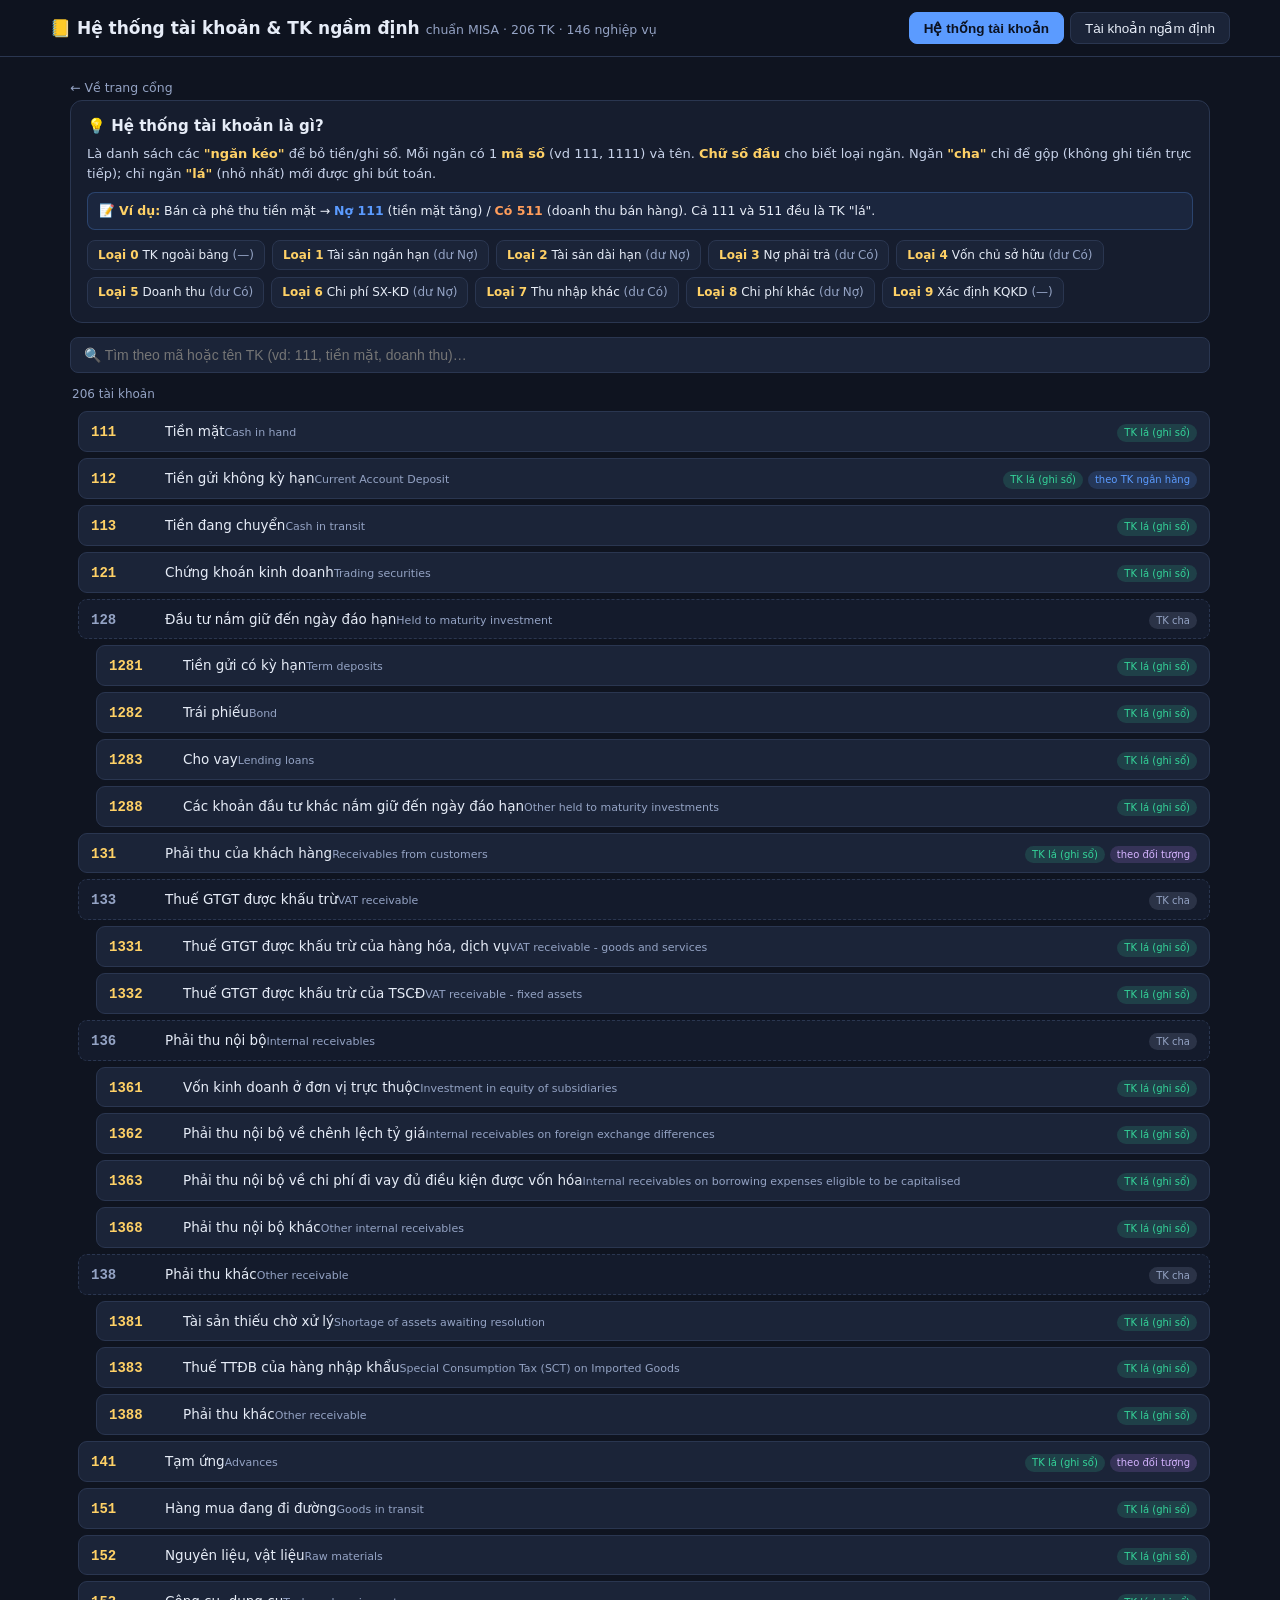
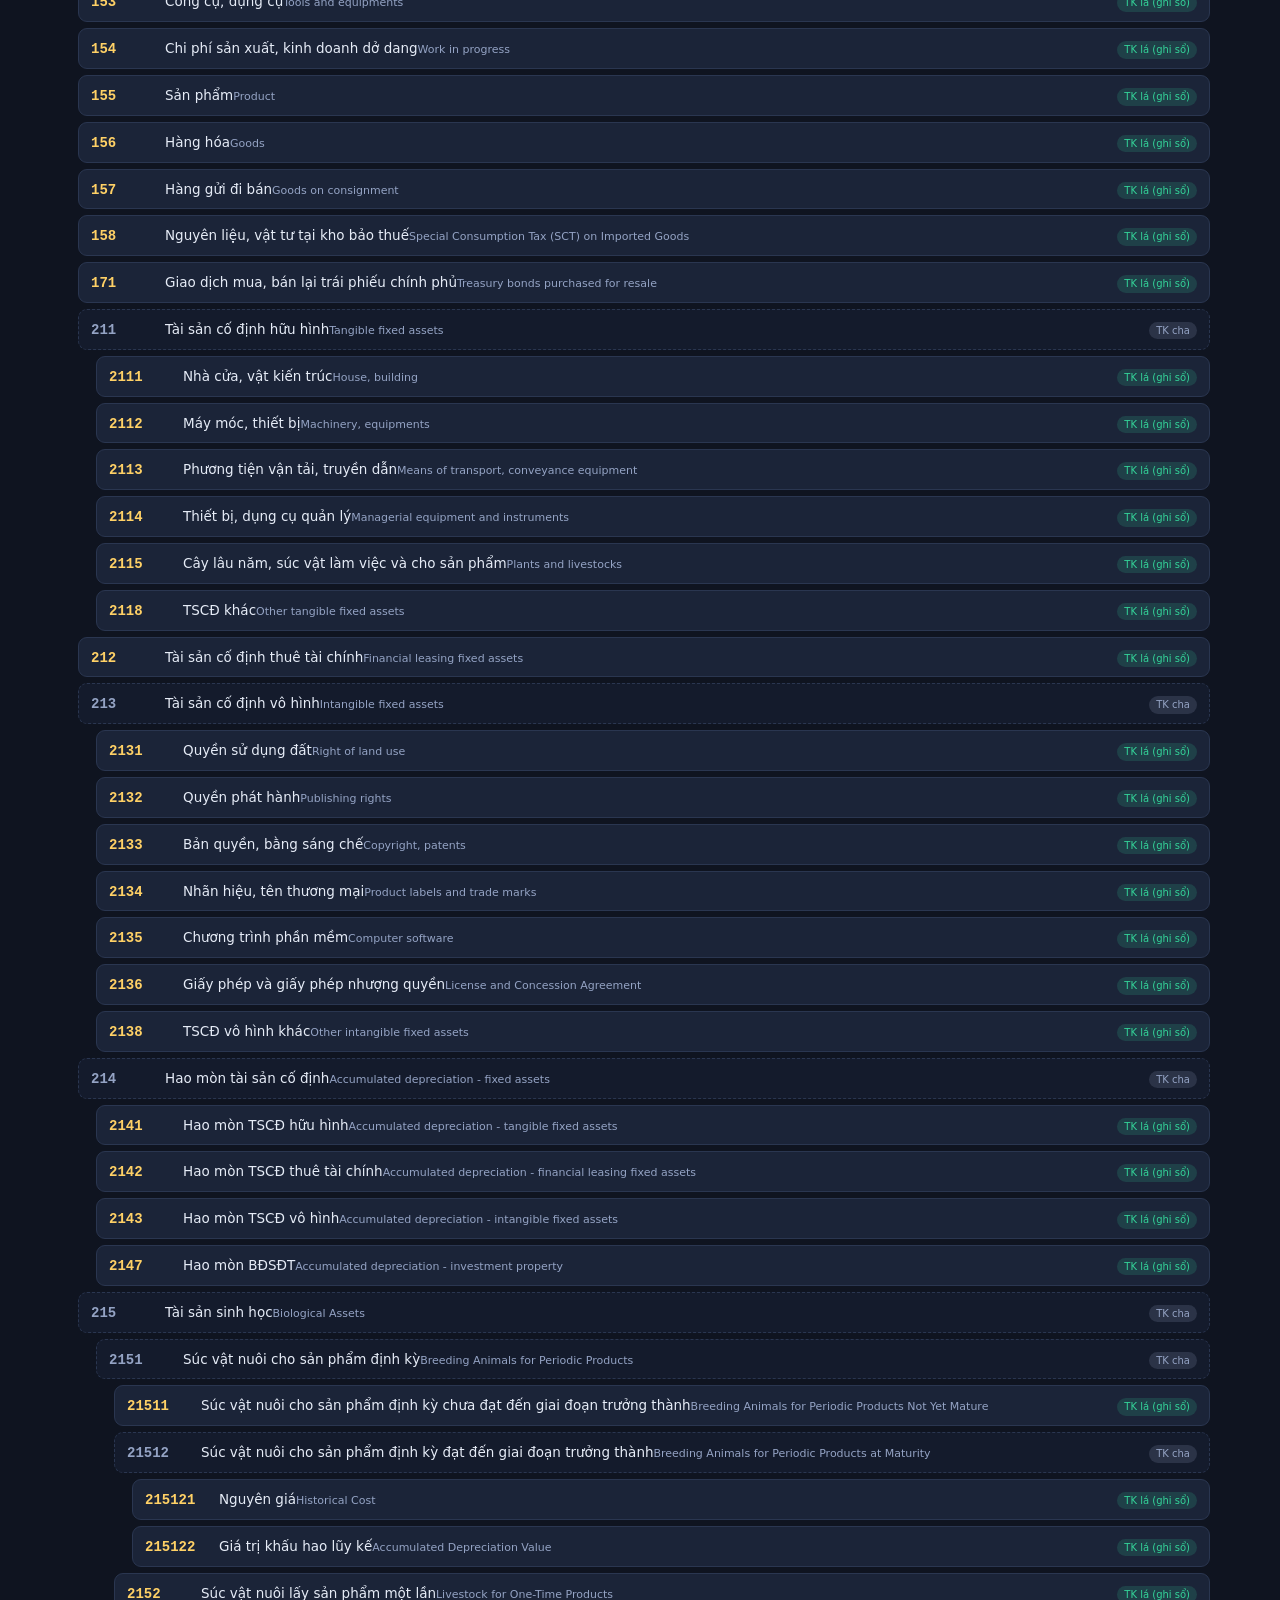
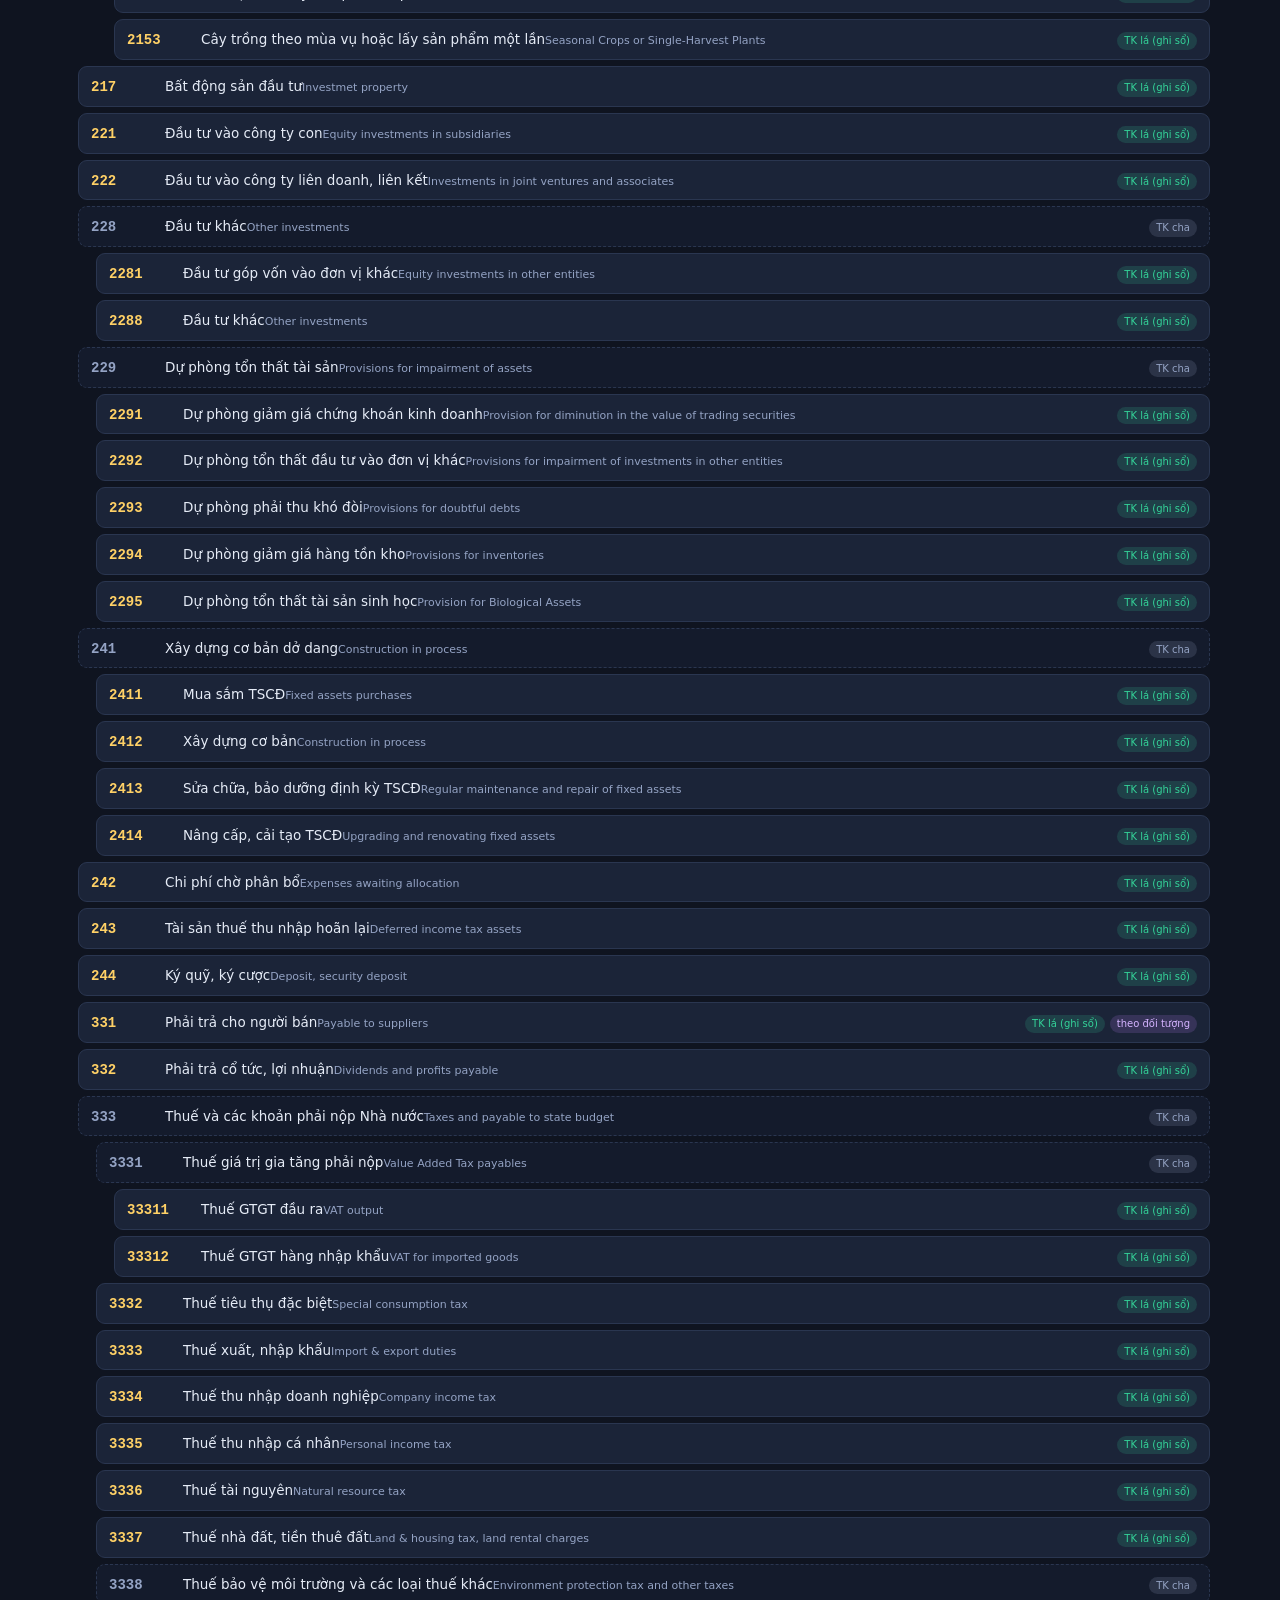
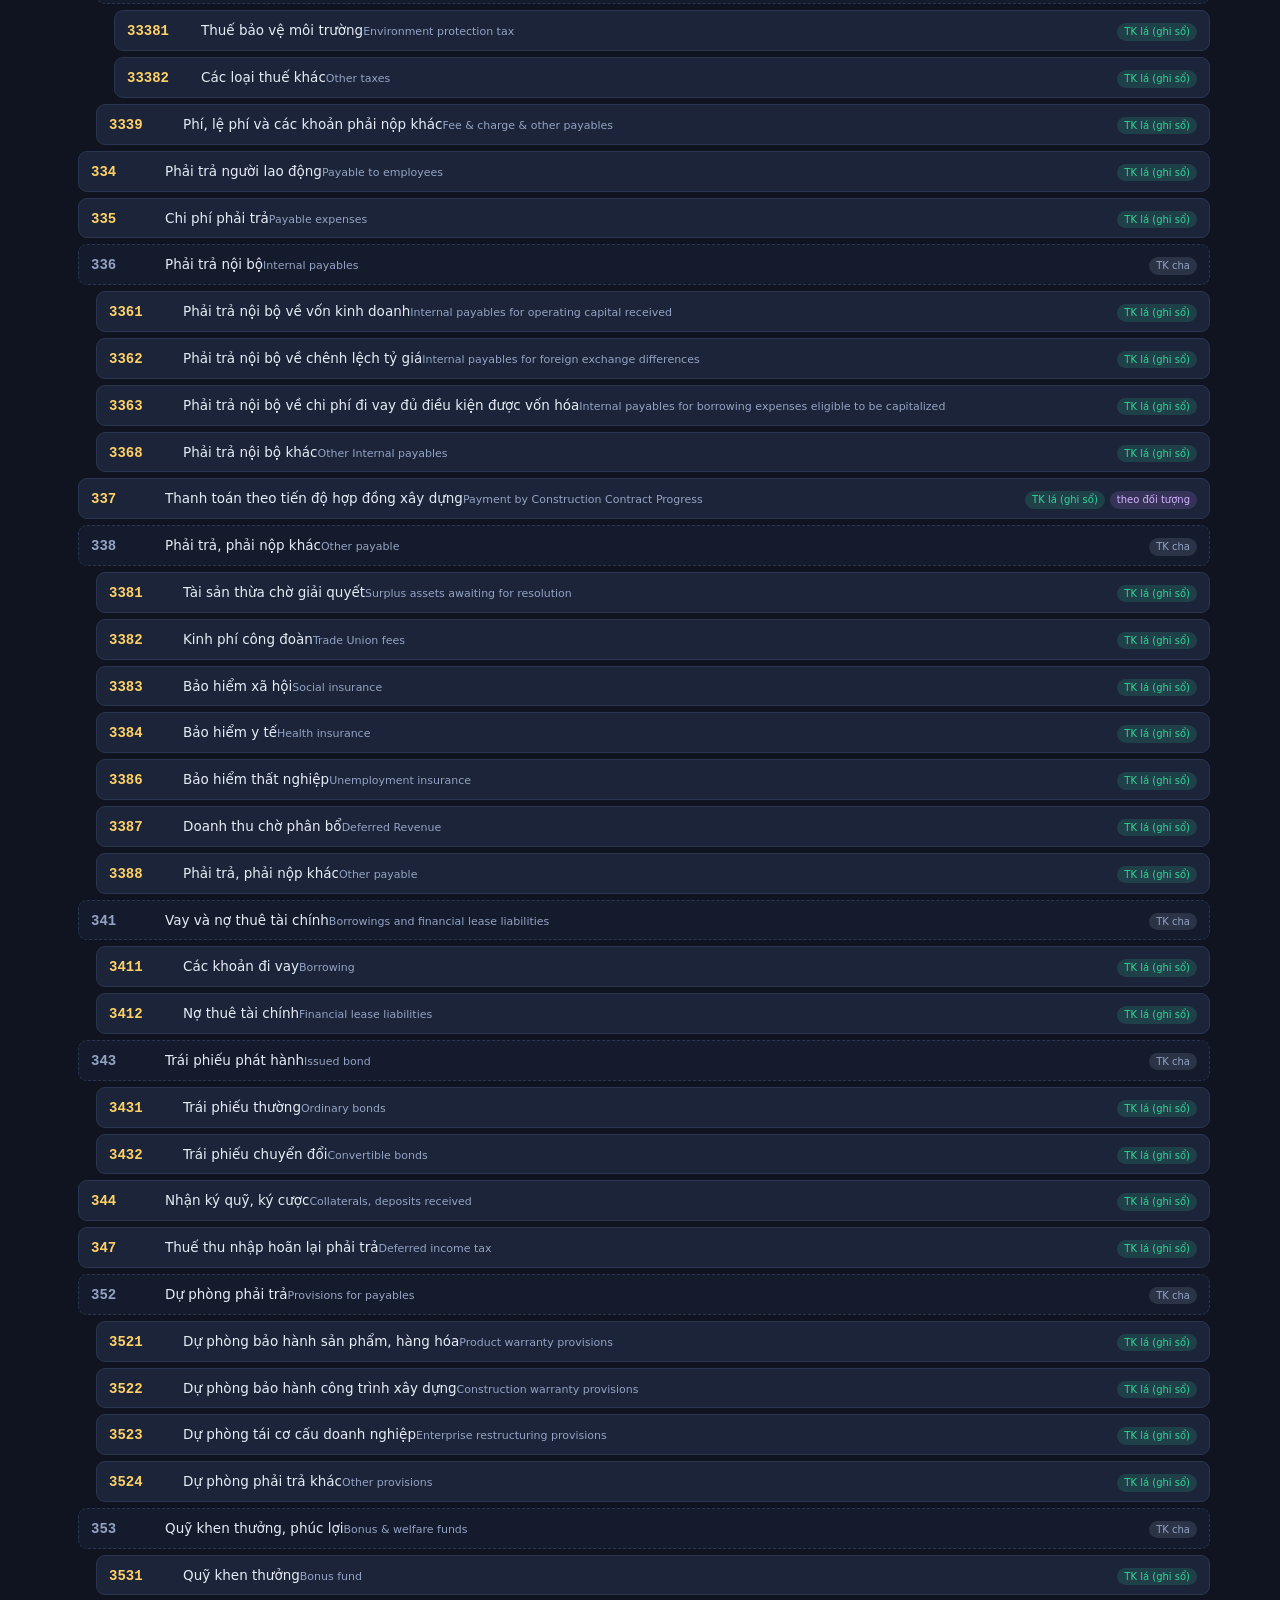
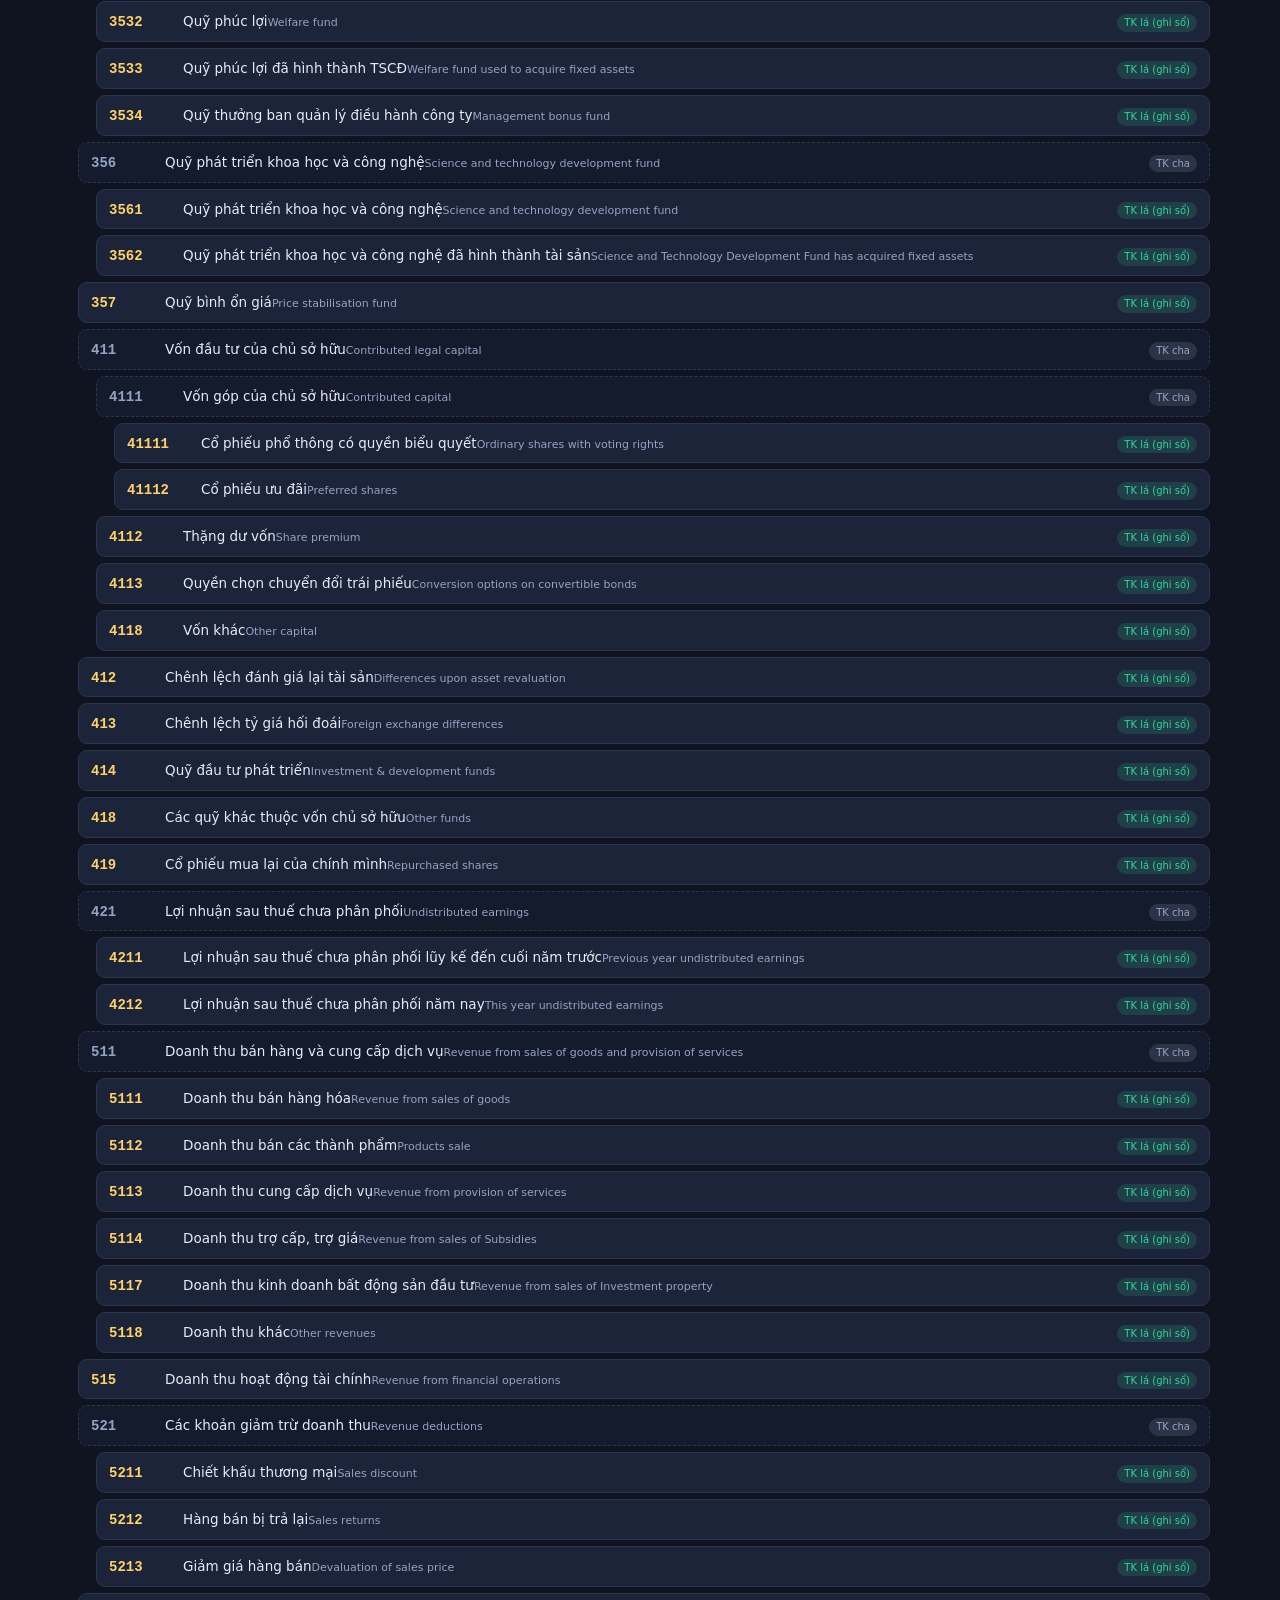
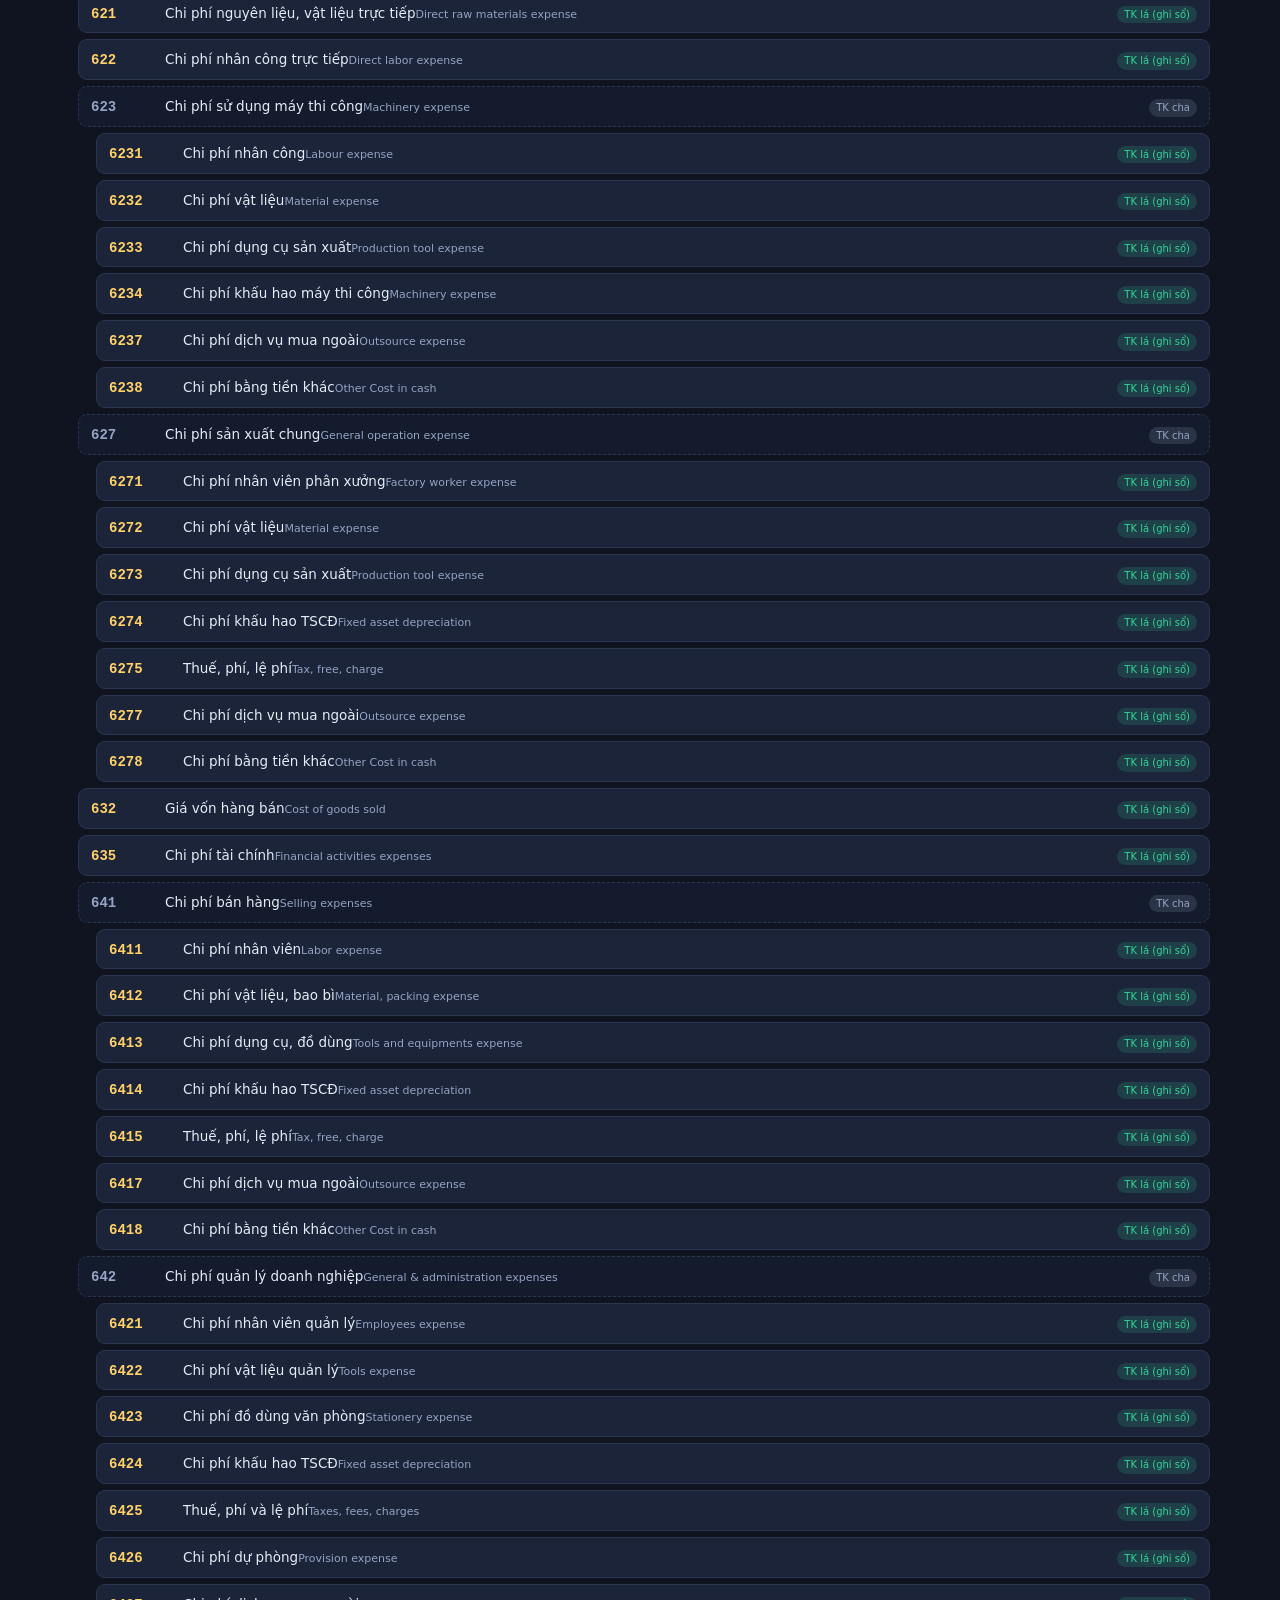
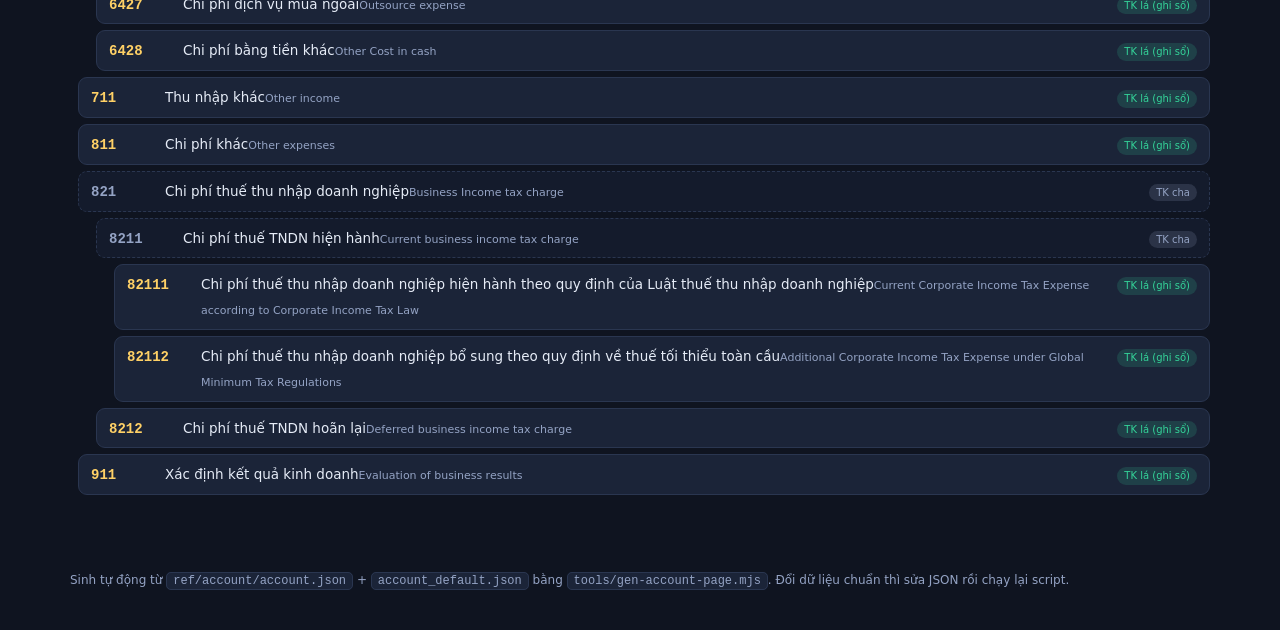
==== account-guide.html @ 3d7d1849 "publish: cập nhật trang học từ web/ (2026-06-25 17:57)" ====
<!DOCTYPE html>
<!-- FILE DẪN XUẤT — sinh từ ref/account/*.json bằng tools/gen-account-page.mjs. Đừng sửa tay; sửa JSON rồi chạy lại script. -->
<html lang="vi">
<head>
<meta charset="UTF-8">
<meta name="viewport" content="width=device-width, initial-scale=1.0">
<title>Hệ thống tài khoản &amp; Tài khoản ngầm định — Lixin Hub</title>
<style>
  :root{--bg:#0f1420;--panel:#161d2e;--card:#1b2438;--line:#2a3650;--txt:#e6ecf7;
    --mut:#94a3c4;--no:#5b9bff;--co:#ff9d5b;--gold:#ffd166;--ok:#34d399;}
  *{box-sizing:border-box}
  body{margin:0;background:var(--bg);color:var(--txt);line-height:1.55;
    font-family:"Segoe UI",system-ui,-apple-system,sans-serif;}
  header{position:sticky;top:0;z-index:30;background:rgba(15,20,32,.95);backdrop-filter:blur(8px);
    border-bottom:1px solid var(--line);padding:12px 20px}
  .hrow{display:flex;align-items:center;gap:14px;flex-wrap:wrap;max-width:1180px;margin:0 auto}
  h1{font-size:17px;margin:0}
  h1 .sub{color:var(--mut);font-weight:400;font-size:12.5px;margin-left:6px}
  .tabs{display:flex;gap:6px;margin-left:auto}
  .tab{background:var(--card);border:1px solid var(--line);border-radius:8px;color:var(--txt);
    padding:7px 14px;font-size:13.5px;cursor:pointer}
  .tab.on{background:var(--no);border-color:var(--no);color:#0c1220;font-weight:600}
  input[type=search]{background:var(--card);border:1px solid var(--line);border-radius:8px;color:var(--txt);
    padding:9px 13px;width:100%;font-size:14px;outline:none}
  input[type=search]:focus{border-color:var(--no)}
  .wrap{max-width:1180px;margin:0 auto;padding:18px 20px 70px}
  a.home{color:var(--mut);font-size:12.5px;text-decoration:none}
  a.home:hover{color:var(--txt)}

  .intro{background:var(--panel);border:1px solid var(--line);border-radius:12px;padding:14px 16px;margin-bottom:14px}
  .intro h2{margin:0 0 6px;font-size:15px}
  .intro p{margin:6px 0;font-size:13px;color:#c8d3ea}
  .intro b{color:var(--gold)}
  .ex{background:rgba(91,155,255,.08);border:1px solid rgba(91,155,255,.25);border-radius:8px;
    padding:8px 11px;font-size:12.5px;margin-top:8px}
  .legend{display:flex;flex-wrap:wrap;gap:7px;margin-top:10px}
  .lz{font-size:12px;padding:5px 10px;border-radius:8px;background:var(--card);border:1px solid var(--line);cursor:pointer}
  .lz.off{opacity:.35}
  .lz b{color:var(--gold)}

  .searchbar{margin:12px 0}
  .count{font-size:12px;color:var(--mut);margin:8px 2px}

  /* chart rows */
  .acc{display:flex;align-items:baseline;gap:10px;padding:7px 12px;border:1px solid var(--line);
    border-radius:9px;background:var(--card);margin-bottom:6px}
  .acc.parent{background:#141b2c;border-style:dashed}
  .acc .code{font-family:"Cascadia Code",Consolas,monospace;font-weight:700;font-size:14px;color:var(--gold);min-width:64px}
  .acc.parent .code{color:var(--mut)}
  .acc .nm{flex:1}
  .acc .nm .vi{font-size:13.5px}
  .acc .nm .en{font-size:11px;color:var(--mut)}
  .acc .flags{display:flex;gap:5px;flex-wrap:wrap}
  .b{font-size:10px;padding:1px 7px;border-radius:10px;white-space:nowrap}
  .b.par{background:rgba(148,163,196,.18);color:var(--mut)}
  .b.leaf{background:rgba(52,211,153,.16);color:var(--ok)}
  .b.obj{background:rgba(192,132,252,.16);color:#d4b3ff}
  .b.bank{background:rgba(91,155,255,.16);color:var(--no)}
  .b.con{background:rgba(255,157,91,.16);color:var(--co)}
  .b.off{background:rgba(248,113,113,.16);color:#ff9c9c}

  /* defaults rows */
  .def{border:1px solid var(--line);border-radius:10px;background:var(--card);padding:10px 13px;margin-bottom:8px}
  .def .op{font-size:13.5px;font-weight:600;margin-bottom:7px}
  .def .pair{display:flex;gap:8px;flex-wrap:wrap}
  .ac{font-size:12px;padding:4px 9px;border-radius:7px;background:#0e1626;border:1px solid var(--line)}
  .ac .cap{color:var(--mut)}
  .ac .val{font-family:"Cascadia Code",Consolas,monospace;font-weight:700}
  .ac.no .val{color:var(--no)} .ac.co .val{color:var(--co)} .ac.vat .val{color:var(--gold)}
  .ac .flt{color:var(--mut);font-size:11px}
  .empty{text-align:center;color:var(--mut);padding:40px;font-style:italic}
  .hidden{display:none!important}
  mark{background:var(--gold);color:#0c1220;border-radius:2px}
  footer{max-width:1180px;margin:0 auto;padding:0 20px 40px;color:var(--mut);font-size:12px}
  footer code{background:var(--card);border:1px solid var(--line);border-radius:5px;padding:1px 6px}
</style>
</head>
<body>
<header>
  <div class="hrow">
    <h1>📒 Hệ thống tài khoản &amp; TK ngầm định<span class="sub">chuẩn MISA · 206 TK · 146 nghiệp vụ</span></h1>
    <div class="tabs">
      <button class="tab on" data-tab="chart">Hệ thống tài khoản</button>
      <button class="tab" data-tab="defs">Tài khoản ngầm định</button>
    </div>
  </div>
</header>

<div class="wrap">
  <a class="home" href="index.html">← Về trang cổng</a>

  <!-- ============ CHART ============ -->
  <section id="tab-chart">
    <div class="intro">
      <h2>💡 Hệ thống tài khoản là gì?</h2>
      <p>Là danh sách các <b>"ngăn kéo"</b> để bỏ tiền/ghi sổ. Mỗi ngăn có 1 <b>mã số</b> (vd 111, 1111) và tên.
      <b>Chữ số đầu</b> cho biết loại ngăn. Ngăn <b>"cha"</b> chỉ để gộp (không ghi tiền trực tiếp);
      chỉ ngăn <b>"lá"</b> (nhỏ nhất) mới được ghi bút toán.</p>
      <div class="ex">📝 <b>Ví dụ:</b> Bán cà phê thu tiền mặt → <b style="color:var(--no)">Nợ 111</b> (tiền mặt tăng)
        / <b style="color:var(--co)">Có 511</b> (doanh thu bán hàng). Cả 111 và 511 đều là TK "lá".</div>
      <div class="legend" id="classLegend"></div>
    </div>
    <div class="searchbar"><input id="qChart" type="search" placeholder="🔍 Tìm theo mã hoặc tên TK (vd: 111, tiền mặt, doanh thu)…"></div>
    <div class="count" id="countChart"></div>
    <div id="listChart"></div>
    <div class="empty hidden" id="emptyChart">Không tìm thấy tài khoản nào khớp.</div>
  </section>

  <!-- ============ DEFAULTS ============ -->
  <section id="tab-defs" class="hidden">
    <div class="intro">
      <h2>💡 Tài khoản ngầm định là gì?</h2>
      <p>Là bảng <b>"gợi ý sẵn"</b>: khi bạn lập một loại chứng từ (nghiệp vụ) nào đó, phần mềm <b>tự điền</b>
      TK Nợ / TK Có / TK thuế cho đỡ phải nhớ. Bạn vẫn đổi được trong khung "bộ lọc" cho phép.</p>
      <div class="ex">📝 <b>Ví dụ:</b> chọn nghiệp vụ <i>"Mua hàng trong nước nhập kho – Tiền mặt"</i> →
        máy gợi ý <b style="color:var(--co)">Có 111</b> (trả tiền mặt), <b style="color:var(--gold)">thuế 1331</b>,
        còn <b style="color:var(--no)">Nợ</b> bạn chọn kho (152/156…).</div>
    </div>
    <div class="searchbar"><input id="qDefs" type="search" placeholder="🔍 Tìm nghiệp vụ hoặc số TK (vd: mua hàng, bán, 111, 642)…"></div>
    <div class="count" id="countDefs"></div>
    <div id="listDefs"></div>
    <div class="empty hidden" id="emptyDefs">Không tìm thấy nghiệp vụ nào khớp.</div>
  </section>
</div>

<footer>
  Sinh tự động từ <code>ref/account/account.json</code> + <code>account_default.json</code> bằng <code>tools/gen-account-page.mjs</code>.
  Đổi dữ liệu chuẩn thì sửa JSON rồi chạy lại script.
</footer>

<script>
const CHART=[{"code":"111","name":"Tiền mặt","en":"Cash in hand","grade":1,"parent":false,"inactive":false,"obj":false,"bank":false,"contract":false},{"code":"112","name":"Tiền gửi không kỳ hạn","en":"Current Account Deposit","grade":1,"parent":false,"inactive":false,"obj":false,"bank":true,"contract":false},{"code":"113","name":"Tiền đang chuyển","en":"Cash in transit","grade":1,"parent":false,"inactive":false,"obj":false,"bank":false,"contract":false},{"code":"121","name":"Chứng khoán kinh doanh","en":"Trading securities","grade":1,"parent":false,"inactive":false,"obj":false,"bank":false,"contract":false},{"code":"128","name":"Đầu tư nắm giữ đến ngày đáo hạn","en":"Held to maturity investment","grade":1,"parent":true,"inactive":false,"obj":false,"bank":false,"contract":false},{"code":"1281","name":"Tiền gửi có kỳ hạn","en":"Term deposits","grade":2,"parent":false,"inactive":false,"obj":false,"bank":false,"contract":false},{"code":"1282","name":"Trái phiếu","en":"Bond","grade":2,"parent":false,"inactive":false,"obj":false,"bank":false,"contract":false},{"code":"1283","name":"Cho vay","en":"Lending loans","grade":2,"parent":false,"inactive":false,"obj":false,"bank":false,"contract":false},{"code":"1288","name":"Các khoản đầu tư khác nắm giữ đến ngày đáo hạn","en":"Other held to maturity investments","grade":2,"parent":false,"inactive":false,"obj":false,"bank":false,"contract":false},{"code":"131","name":"Phải thu của khách hàng","en":"Receivables from customers","grade":1,"parent":false,"inactive":false,"obj":true,"bank":false,"contract":false},{"code":"133","name":"Thuế GTGT được khấu trừ","en":"VAT receivable","grade":1,"parent":true,"inactive":false,"obj":false,"bank":false,"contract":false},{"code":"1331","name":"Thuế GTGT được khấu trừ của hàng hóa, dịch vụ","en":"VAT receivable - goods and services","grade":2,"parent":false,"inactive":false,"obj":false,"bank":false,"contract":false},{"code":"1332","name":"Thuế GTGT được khấu trừ của TSCĐ","en":"VAT receivable - fixed assets","grade":2,"parent":false,"inactive":false,"obj":false,"bank":false,"contract":false},{"code":"136","name":"Phải thu nội bộ","en":"Internal receivables","grade":1,"parent":true,"inactive":false,"obj":false,"bank":false,"contract":false},{"code":"1361","name":"Vốn kinh doanh ở đơn vị trực thuộc","en":"Investment in equity of subsidiaries","grade":2,"parent":false,"inactive":false,"obj":false,"bank":false,"contract":false},{"code":"1362","name":"Phải thu nội bộ về chênh lệch tỷ giá","en":"Internal receivables on foreign exchange differences","grade":2,"parent":false,"inactive":false,"obj":false,"bank":false,"contract":false},{"code":"1363","name":"Phải thu nội bộ về chi phí đi vay đủ điều kiện được vốn hóa","en":"Internal receivables on borrowing expenses eligible to be capitalised","grade":2,"parent":false,"inactive":false,"obj":false,"bank":false,"contract":false},{"code":"1368","name":"Phải thu nội bộ khác","en":"Other internal receivables","grade":2,"parent":false,"inactive":false,"obj":false,"bank":false,"contract":false},{"code":"138","name":"Phải thu khác","en":"Other receivable","grade":1,"parent":true,"inactive":false,"obj":false,"bank":false,"contract":false},{"code":"1381","name":"Tài sản thiếu chờ xử lý","en":"Shortage of assets awaiting resolution","grade":2,"parent":false,"inactive":false,"obj":false,"bank":false,"contract":false},{"code":"1383","name":"Thuế TTĐB của hàng nhập khẩu","en":"Special Consumption Tax (SCT) on Imported Goods","grade":2,"parent":false,"inactive":false,"obj":false,"bank":false,"contract":false},{"code":"1388","name":"Phải thu khác","en":"Other receivable","grade":2,"parent":false,"inactive":false,"obj":false,"bank":false,"contract":false},{"code":"141","name":"Tạm ứng","en":"Advances","grade":1,"parent":false,"inactive":false,"obj":true,"bank":false,"contract":false},{"code":"151","name":"Hàng mua đang đi đường","en":"Goods in transit","grade":1,"parent":false,"inactive":false,"obj":false,"bank":false,"contract":false},{"code":"152","name":"Nguyên liệu, vật liệu","en":"Raw materials","grade":1,"parent":false,"inactive":false,"obj":false,"bank":false,"contract":false},{"code":"153","name":"Công cụ, dụng cụ","en":"Tools and equipments","grade":1,"parent":false,"inactive":false,"obj":false,"bank":false,"contract":false},{"code":"154","name":"Chi phí sản xuất, kinh doanh dở dang","en":"Work in progress","grade":1,"parent":false,"inactive":false,"obj":false,"bank":false,"contract":false},{"code":"155","name":"Sản phẩm","en":"Product","grade":1,"parent":false,"inactive":false,"obj":false,"bank":false,"contract":false},{"code":"156","name":"Hàng hóa","en":"Goods","grade":1,"parent":false,"inactive":false,"obj":false,"bank":false,"contract":false},{"code":"157","name":"Hàng gửi đi bán","en":"Goods on consignment","grade":1,"parent":false,"inactive":false,"obj":false,"bank":false,"contract":false},{"code":"158","name":"Nguyên liệu, vật tư tại kho bảo thuế","en":"Special Consumption Tax (SCT) on Imported Goods","grade":1,"parent":false,"inactive":false,"obj":false,"bank":false,"contract":false},{"code":"171","name":"Giao dịch mua, bán lại trái phiếu chính phủ","en":"Treasury bonds purchased for resale","grade":1,"parent":false,"inactive":false,"obj":false,"bank":false,"contract":false},{"code":"211","name":"Tài sản cố định hữu hình","en":"Tangible fixed assets","grade":1,"parent":true,"inactive":false,"obj":false,"bank":false,"contract":false},{"code":"2111","name":"Nhà cửa, vật kiến trúc","en":"House, building","grade":2,"parent":false,"inactive":false,"obj":false,"bank":false,"contract":false},{"code":"2112","name":"Máy móc, thiết bị","en":"Machinery, equipments","grade":2,"parent":false,"inactive":false,"obj":false,"bank":false,"contract":false},{"code":"2113","name":"Phương tiện vận tải, truyền dẫn","en":"Means of transport, conveyance equipment","grade":2,"parent":false,"inactive":false,"obj":false,"bank":false,"contract":false},{"code":"2114","name":"Thiết bị, dụng cụ quản lý","en":"Managerial equipment and instruments","grade":2,"parent":false,"inactive":false,"obj":false,"bank":false,"contract":false},{"code":"2115","name":"Cây lâu năm, súc vật làm việc và cho sản phẩm","en":"Plants and livestocks","grade":2,"parent":false,"inactive":false,"obj":false,"bank":false,"contract":false},{"code":"2118","name":"TSCĐ khác","en":"Other tangible fixed assets","grade":2,"parent":false,"inactive":false,"obj":false,"bank":false,"contract":false},{"code":"212","name":"Tài sản cố định thuê tài chính","en":"Financial leasing fixed assets","grade":1,"parent":false,"inactive":false,"obj":false,"bank":false,"contract":false},{"code":"213","name":"Tài sản cố định vô hình","en":"Intangible fixed assets","grade":1,"parent":true,"inactive":false,"obj":false,"bank":false,"contract":false},{"code":"2131","name":"Quyền sử dụng đất","en":"Right of land use","grade":2,"parent":false,"inactive":false,"obj":false,"bank":false,"contract":false},{"code":"2132","name":"Quyền phát hành","en":"Publishing rights","grade":2,"parent":false,"inactive":false,"obj":false,"bank":false,"contract":false},{"code":"2133","name":"Bản quyền, bằng sáng chế","en":"Copyright, patents","grade":2,"parent":false,"inactive":false,"obj":false,"bank":false,"contract":false},{"code":"2134","name":"Nhãn hiệu, tên thương mại","en":"Product labels and trade marks","grade":2,"parent":false,"inactive":false,"obj":false,"bank":false,"contract":false},{"code":"2135","name":"Chương trình phần mềm","en":"Computer software","grade":2,"parent":false,"inactive":false,"obj":false,"bank":false,"contract":false},{"code":"2136","name":"Giấy phép và giấy phép nhượng quyền","en":"License and Concession Agreement","grade":2,"parent":false,"inactive":false,"obj":false,"bank":false,"contract":false},{"code":"2138","name":"TSCĐ vô hình khác","en":"Other intangible fixed assets","grade":2,"parent":false,"inactive":false,"obj":false,"bank":false,"contract":false},{"code":"214","name":"Hao mòn tài sản cố định","en":"Accumulated depreciation - fixed assets","grade":1,"parent":true,"inactive":false,"obj":false,"bank":false,"contract":false},{"code":"2141","name":"Hao mòn TSCĐ hữu hình","en":"Accumulated depreciation - tangible fixed assets","grade":2,"parent":false,"inactive":false,"obj":false,"bank":false,"contract":false},{"code":"2142","name":"Hao mòn TSCĐ thuê tài chính","en":"Accumulated depreciation - financial leasing fixed assets","grade":2,"parent":false,"inactive":false,"obj":false,"bank":false,"contract":false},{"code":"2143","name":"Hao mòn TSCĐ vô hình","en":"Accumulated depreciation - intangible fixed assets","grade":2,"parent":false,"inactive":false,"obj":false,"bank":false,"contract":false},{"code":"2147","name":"Hao mòn BĐSĐT","en":"Accumulated depreciation - investment property","grade":2,"parent":false,"inactive":false,"obj":false,"bank":false,"contract":false},{"code":"215","name":"Tài sản sinh học","en":"Biological Assets","grade":1,"parent":true,"inactive":false,"obj":false,"bank":false,"contract":false},{"code":"2151","name":"Súc vật nuôi cho sản phẩm định kỳ","en":"Breeding Animals for Periodic Products","grade":2,"parent":true,"inactive":false,"obj":false,"bank":false,"contract":false},{"code":"21511","name":"Súc vật nuôi cho sản phẩm định kỳ chưa đạt đến giai đoạn trưởng thành","en":"Breeding Animals for Periodic Products Not Yet Mature","grade":3,"parent":false,"inactive":false,"obj":false,"bank":false,"contract":false},{"code":"21512","name":"Súc vật nuôi cho sản phẩm định kỳ đạt đến giai đoạn trưởng thành","en":"Breeding Animals for Periodic Products at Maturity","grade":3,"parent":true,"inactive":false,"obj":false,"bank":false,"contract":false},{"code":"215121","name":"Nguyên giá","en":"Historical Cost","grade":4,"parent":false,"inactive":false,"obj":false,"bank":false,"contract":false},{"code":"215122","name":"Giá trị khấu hao lũy kế","en":"Accumulated Depreciation Value","grade":4,"parent":false,"inactive":false,"obj":false,"bank":false,"contract":false},{"code":"2152","name":"Súc vật nuôi lấy sản phẩm một lần","en":"Livestock for One-Time Products","grade":3,"parent":false,"inactive":false,"obj":false,"bank":false,"contract":false},{"code":"2153","name":"Cây trồng theo mùa vụ hoặc lấy sản phẩm một lần","en":"Seasonal Crops or Single-Harvest Plants","grade":3,"parent":false,"inactive":false,"obj":false,"bank":false,"contract":false},{"code":"217","name":"Bất động sản đầu tư","en":"Investmet property","grade":1,"parent":false,"inactive":false,"obj":false,"bank":false,"contract":false},{"code":"221","name":"Đầu tư vào công ty con","en":"Equity investments in subsidiaries","grade":1,"parent":false,"inactive":false,"obj":false,"bank":false,"contract":false},{"code":"222","name":"Đầu tư vào công ty liên doanh, liên kết","en":"Investments in joint ventures and associates","grade":1,"parent":false,"inactive":false,"obj":false,"bank":false,"contract":false},{"code":"228","name":"Đầu tư khác","en":"Other investments","grade":1,"parent":true,"inactive":false,"obj":false,"bank":false,"contract":false},{"code":"2281","name":"Đầu tư góp vốn vào đơn vị khác","en":"Equity investments in other entities","grade":2,"parent":false,"inactive":false,"obj":false,"bank":false,"contract":false},{"code":"2288","name":"Đầu tư khác","en":"Other investments","grade":2,"parent":false,"inactive":false,"obj":false,"bank":false,"contract":false},{"code":"229","name":"Dự phòng tổn thất tài sản","en":"Provisions for impairment of assets","grade":1,"parent":true,"inactive":false,"obj":false,"bank":false,"contract":false},{"code":"2291","name":"Dự phòng giảm giá chứng khoán kinh doanh","en":"Provision for diminution in the value of trading securities ","grade":2,"parent":false,"inactive":false,"obj":false,"bank":false,"contract":false},{"code":"2292","name":"Dự phòng tổn thất đầu tư vào đơn vị khác","en":"Provisions for impairment of investments in other entities","grade":2,"parent":false,"inactive":false,"obj":false,"bank":false,"contract":false},{"code":"2293","name":"Dự phòng phải thu khó đòi","en":"Provisions for doubtful debts","grade":2,"parent":false,"inactive":false,"obj":false,"bank":false,"contract":false},{"code":"2294","name":"Dự phòng giảm giá hàng tồn kho","en":"Provisions for inventories","grade":2,"parent":false,"inactive":false,"obj":false,"bank":false,"contract":false},{"code":"2295","name":"Dự phòng tổn thất tài sản sinh học","en":"Provision for Biological Assets","grade":2,"parent":false,"inactive":false,"obj":false,"bank":false,"contract":false},{"code":"241","name":"Xây dựng cơ bản dở dang","en":"Construction in process","grade":1,"parent":true,"inactive":false,"obj":false,"bank":false,"contract":false},{"code":"2411","name":"Mua sắm TSCĐ","en":"Fixed assets purchases","grade":2,"parent":false,"inactive":false,"obj":false,"bank":false,"contract":false},{"code":"2412","name":"Xây dựng cơ bản","en":"Construction in process","grade":2,"parent":false,"inactive":false,"obj":false,"bank":false,"contract":false},{"code":"2413","name":"Sửa chữa, bảo dưỡng định kỳ TSCĐ","en":"Regular maintenance and repair of fixed assets","grade":2,"parent":false,"inactive":false,"obj":false,"bank":false,"contract":false},{"code":"2414","name":"Nâng cấp, cải tạo TSCĐ","en":"Upgrading and renovating fixed assets","grade":2,"parent":false,"inactive":false,"obj":false,"bank":false,"contract":false},{"code":"242","name":"Chi phí chờ phân bổ","en":"Expenses awaiting allocation","grade":1,"parent":false,"inactive":false,"obj":false,"bank":false,"contract":false},{"code":"243","name":"Tài sản thuế thu nhập hoãn lại","en":"Deferred income tax assets","grade":1,"parent":false,"inactive":false,"obj":false,"bank":false,"contract":false},{"code":"244","name":"Ký quỹ, ký cược","en":"Deposit, security deposit","grade":1,"parent":false,"inactive":false,"obj":false,"bank":false,"contract":false},{"code":"331","name":"Phải trả cho người bán","en":"Payable to suppliers","grade":1,"parent":false,"inactive":false,"obj":true,"bank":false,"contract":false},{"code":"332","name":"Phải trả cổ tức, lợi nhuận","en":"Dividends and profits payable","grade":1,"parent":false,"inactive":false,"obj":false,"bank":false,"contract":false},{"code":"333","name":"Thuế và các khoản phải nộp Nhà nước","en":"Taxes and payable to state budget","grade":1,"parent":true,"inactive":false,"obj":false,"bank":false,"contract":false},{"code":"3331","name":"Thuế giá trị gia tăng phải nộp","en":"Value Added Tax payables","grade":2,"parent":true,"inactive":false,"obj":false,"bank":false,"contract":false},{"code":"33311","name":"Thuế GTGT đầu ra","en":"VAT output","grade":3,"parent":false,"inactive":false,"obj":false,"bank":false,"contract":false},{"code":"33312","name":"Thuế GTGT hàng nhập khẩu","en":"VAT for imported goods","grade":3,"parent":false,"inactive":false,"obj":false,"bank":false,"contract":false},{"code":"3332","name":"Thuế tiêu thụ đặc biệt","en":"Special consumption tax","grade":2,"parent":false,"inactive":false,"obj":false,"bank":false,"contract":false},{"code":"3333","name":"Thuế xuất, nhập khẩu","en":"Import & export duties","grade":2,"parent":false,"inactive":false,"obj":false,"bank":false,"contract":false},{"code":"3334","name":"Thuế thu nhập doanh nghiệp","en":"Company income tax","grade":2,"parent":false,"inactive":false,"obj":false,"bank":false,"contract":false},{"code":"3335","name":"Thuế thu nhập cá nhân","en":"Personal income tax","grade":2,"parent":false,"inactive":false,"obj":false,"bank":false,"contract":false},{"code":"3336","name":"Thuế tài nguyên","en":"Natural resource tax","grade":2,"parent":false,"inactive":false,"obj":false,"bank":false,"contract":false},{"code":"3337","name":"Thuế nhà đất, tiền thuê đất","en":"Land & housing tax, land rental charges","grade":2,"parent":false,"inactive":false,"obj":false,"bank":false,"contract":false},{"code":"3338","name":"Thuế bảo vệ môi trường và các loại thuế khác","en":"Environment protection tax and other taxes","grade":2,"parent":true,"inactive":false,"obj":false,"bank":false,"contract":false},{"code":"33381","name":"Thuế bảo vệ môi trường","en":"Environment protection tax","grade":3,"parent":false,"inactive":false,"obj":false,"bank":false,"contract":false},{"code":"33382","name":"Các loại thuế khác","en":"Other taxes","grade":3,"parent":false,"inactive":false,"obj":false,"bank":false,"contract":false},{"code":"3339","name":"Phí, lệ phí và các khoản phải nộp khác","en":"Fee & charge & other payables","grade":2,"parent":false,"inactive":false,"obj":false,"bank":false,"contract":false},{"code":"334","name":"Phải trả người lao động","en":"Payable to employees","grade":1,"parent":false,"inactive":false,"obj":false,"bank":false,"contract":false},{"code":"335","name":"Chi phí phải trả","en":"Payable expenses","grade":1,"parent":false,"inactive":false,"obj":false,"bank":false,"contract":false},{"code":"336","name":"Phải trả nội bộ","en":"Internal payables","grade":1,"parent":true,"inactive":false,"obj":false,"bank":false,"contract":false},{"code":"3361","name":"Phải trả nội bộ về vốn kinh doanh","en":"Internal payables for operating capital received","grade":2,"parent":false,"inactive":false,"obj":false,"bank":false,"contract":false},{"code":"3362","name":"Phải trả nội bộ về chênh lệch tỷ giá","en":"Internal payables for foreign exchange differences","grade":2,"parent":false,"inactive":false,"obj":false,"bank":false,"contract":false},{"code":"3363","name":"Phải trả nội bộ về chi phí đi vay đủ điều kiện được vốn hóa","en":"Internal payables for borrowing expenses eligible to be capitalized","grade":2,"parent":false,"inactive":false,"obj":false,"bank":false,"contract":false},{"code":"3368","name":"Phải trả nội bộ khác","en":"Other Internal payables","grade":2,"parent":false,"inactive":false,"obj":false,"bank":false,"contract":false},{"code":"337","name":"Thanh toán theo tiến độ hợp đồng xây dựng","en":"Payment by Construction Contract Progress","grade":1,"parent":false,"inactive":false,"obj":true,"bank":false,"contract":false},{"code":"338","name":"Phải trả, phải nộp khác","en":"Other payable","grade":1,"parent":true,"inactive":false,"obj":false,"bank":false,"contract":false},{"code":"3381","name":"Tài sản thừa chờ giải quyết","en":"Surplus assets awaiting for resolution","grade":2,"parent":false,"inactive":false,"obj":false,"bank":false,"contract":false},{"code":"3382","name":"Kinh phí công đoàn","en":"Trade Union fees","grade":2,"parent":false,"inactive":false,"obj":false,"bank":false,"contract":false},{"code":"3383","name":"Bảo hiểm xã hội","en":"Social insurance","grade":2,"parent":false,"inactive":false,"obj":false,"bank":false,"contract":false},{"code":"3384","name":"Bảo hiểm y tế","en":"Health insurance","grade":2,"parent":false,"inactive":false,"obj":false,"bank":false,"contract":false},{"code":"3386","name":"Bảo hiểm thất nghiệp","en":"Unemployment insurance","grade":2,"parent":false,"inactive":false,"obj":false,"bank":false,"contract":false},{"code":"3387","name":"Doanh thu chờ phân bổ","en":"Deferred Revenue","grade":2,"parent":false,"inactive":false,"obj":false,"bank":false,"contract":false},{"code":"3388","name":"Phải trả, phải nộp khác","en":"Other payable","grade":2,"parent":false,"inactive":false,"obj":false,"bank":false,"contract":false},{"code":"341","name":"Vay và nợ thuê tài chính","en":"Borrowings and financial lease liabilities","grade":1,"parent":true,"inactive":false,"obj":false,"bank":false,"contract":false},{"code":"3411","name":"Các khoản đi vay","en":"Borrowing","grade":2,"parent":false,"inactive":false,"obj":false,"bank":false,"contract":false},{"code":"3412","name":"Nợ thuê tài chính","en":"Financial lease liabilities","grade":2,"parent":false,"inactive":false,"obj":false,"bank":false,"contract":false},{"code":"343","name":"Trái phiếu phát hành","en":"Issued bond","grade":1,"parent":true,"inactive":false,"obj":false,"bank":false,"contract":false},{"code":"3431","name":"Trái phiếu thường","en":"Ordinary bonds","grade":2,"parent":false,"inactive":false,"obj":false,"bank":false,"contract":false},{"code":"3432","name":"Trái phiếu chuyển đổi","en":"Convertible bonds","grade":2,"parent":false,"inactive":false,"obj":false,"bank":false,"contract":false},{"code":"344","name":"Nhận ký quỹ, ký cược","en":"Collaterals, deposits received","grade":1,"parent":false,"inactive":false,"obj":false,"bank":false,"contract":false},{"code":"347","name":"Thuế thu nhập hoãn lại phải trả","en":"Deferred income tax","grade":1,"parent":false,"inactive":false,"obj":false,"bank":false,"contract":false},{"code":"352","name":"Dự phòng phải trả","en":"Provisions for payables","grade":1,"parent":true,"inactive":false,"obj":false,"bank":false,"contract":false},{"code":"3521","name":"Dự phòng bảo hành sản phẩm, hàng hóa","en":"Product warranty provisions","grade":2,"parent":false,"inactive":false,"obj":false,"bank":false,"contract":false},{"code":"3522","name":"Dự phòng bảo hành công trình xây dựng","en":"Construction warranty provisions","grade":2,"parent":false,"inactive":false,"obj":false,"bank":false,"contract":false},{"code":"3523","name":"Dự phòng tái cơ cấu doanh nghiệp","en":"Enterprise restructuring provisions","grade":2,"parent":false,"inactive":false,"obj":false,"bank":false,"contract":false},{"code":"3524","name":"Dự phòng phải trả khác","en":"Other provisions","grade":2,"parent":false,"inactive":false,"obj":false,"bank":false,"contract":false},{"code":"353","name":"Quỹ khen thưởng, phúc lợi","en":"Bonus & welfare funds","grade":1,"parent":true,"inactive":false,"obj":false,"bank":false,"contract":false},{"code":"3531","name":"Quỹ khen thưởng","en":"Bonus fund","grade":2,"parent":false,"inactive":false,"obj":false,"bank":false,"contract":false},{"code":"3532","name":"Quỹ phúc lợi","en":"Welfare fund","grade":2,"parent":false,"inactive":false,"obj":false,"bank":false,"contract":false},{"code":"3533","name":"Quỹ phúc lợi đã hình thành TSCĐ","en":"Welfare fund used to acquire fixed assets","grade":2,"parent":false,"inactive":false,"obj":false,"bank":false,"contract":false},{"code":"3534","name":"Quỹ thưởng ban quản lý điều hành công ty","en":"Management bonus fund","grade":2,"parent":false,"inactive":false,"obj":false,"bank":false,"contract":false},{"code":"356","name":"Quỹ phát triển khoa học và công nghệ","en":"Science and technology development fund","grade":1,"parent":true,"inactive":false,"obj":false,"bank":false,"contract":false},{"code":"3561","name":"Quỹ phát triển khoa học và công nghệ","en":"Science and technology development fund","grade":2,"parent":false,"inactive":false,"obj":false,"bank":false,"contract":false},{"code":"3562","name":"Quỹ phát triển khoa học và công nghệ đã hình thành tài sản","en":"Science and Technology Development Fund has acquired fixed assets","grade":2,"parent":false,"inactive":false,"obj":false,"bank":false,"contract":false},{"code":"357","name":"Quỹ bình ổn giá","en":"Price stabilisation fund","grade":1,"parent":false,"inactive":false,"obj":false,"bank":false,"contract":false},{"code":"411","name":"Vốn đầu tư của chủ sở hữu","en":"Contributed legal capital","grade":1,"parent":true,"inactive":false,"obj":false,"bank":false,"contract":false},{"code":"4111","name":"Vốn góp của chủ sở hữu","en":"Contributed capital ","grade":2,"parent":true,"inactive":false,"obj":false,"bank":false,"contract":false},{"code":"41111","name":"Cổ phiếu phổ thông có quyền biểu quyết","en":"Ordinary shares with voting rights","grade":3,"parent":false,"inactive":false,"obj":false,"bank":false,"contract":false},{"code":"41112","name":"Cổ phiếu ưu đãi","en":"Preferred shares","grade":3,"parent":false,"inactive":false,"obj":false,"bank":false,"contract":false},{"code":"4112","name":"Thặng dư vốn","en":"Share premium","grade":2,"parent":false,"inactive":false,"obj":false,"bank":false,"contract":false},{"code":"4113","name":"Quyền chọn chuyển đổi trái phiếu","en":"Conversion options on convertible bonds","grade":2,"parent":false,"inactive":false,"obj":false,"bank":false,"contract":false},{"code":"4118","name":"Vốn khác","en":"Other capital","grade":2,"parent":false,"inactive":false,"obj":false,"bank":false,"contract":false},{"code":"412","name":"Chênh lệch đánh giá lại tài sản","en":"Differences upon asset revaluation","grade":1,"parent":false,"inactive":false,"obj":false,"bank":false,"contract":false},{"code":"413","name":"Chênh lệch tỷ giá hối đoái","en":"Foreign exchange differences","grade":1,"parent":false,"inactive":false,"obj":false,"bank":false,"contract":false},{"code":"414","name":"Quỹ đầu tư phát triển","en":"Investment & development funds","grade":1,"parent":false,"inactive":false,"obj":false,"bank":false,"contract":false},{"code":"418","name":"Các quỹ khác thuộc vốn chủ sở hữu","en":"Other funds","grade":1,"parent":false,"inactive":false,"obj":false,"bank":false,"contract":false},{"code":"419","name":"Cổ phiếu mua lại của chính mình","en":"Repurchased shares","grade":1,"parent":false,"inactive":false,"obj":false,"bank":false,"contract":false},{"code":"421","name":"Lợi nhuận sau thuế chưa phân phối","en":"Undistributed earnings","grade":1,"parent":true,"inactive":false,"obj":false,"bank":false,"contract":false},{"code":"4211","name":"Lợi nhuận sau thuế chưa phân phối lũy kế đến cuối năm trước","en":"Previous year undistributed earnings","grade":2,"parent":false,"inactive":false,"obj":false,"bank":false,"contract":false},{"code":"4212","name":"Lợi nhuận sau thuế chưa phân phối năm nay","en":"This year undistributed earnings","grade":2,"parent":false,"inactive":false,"obj":false,"bank":false,"contract":false},{"code":"511","name":"Doanh thu bán hàng và cung cấp dịch vụ","en":"Revenue from sales of goods and provision of services","grade":1,"parent":true,"inactive":false,"obj":false,"bank":false,"contract":false},{"code":"5111","name":"Doanh thu bán hàng hóa","en":"Revenue from sales of goods","grade":2,"parent":false,"inactive":false,"obj":false,"bank":false,"contract":false},{"code":"5112","name":"Doanh thu bán các thành phẩm","en":"Products sale","grade":2,"parent":false,"inactive":false,"obj":false,"bank":false,"contract":false},{"code":"5113","name":"Doanh thu cung cấp dịch vụ","en":"Revenue from provision of services","grade":2,"parent":false,"inactive":false,"obj":false,"bank":false,"contract":false},{"code":"5114","name":"Doanh thu trợ cấp, trợ giá","en":"Revenue from sales of Subsidies","grade":2,"parent":false,"inactive":false,"obj":false,"bank":false,"contract":false},{"code":"5117","name":"Doanh thu kinh doanh bất động sản đầu tư","en":"Revenue from sales of Investment property","grade":2,"parent":false,"inactive":false,"obj":false,"bank":false,"contract":false},{"code":"5118","name":"Doanh thu khác","en":"Other revenues","grade":2,"parent":false,"inactive":false,"obj":false,"bank":false,"contract":false},{"code":"515","name":"Doanh thu hoạt động tài chính","en":"Revenue from financial operations","grade":1,"parent":false,"inactive":false,"obj":false,"bank":false,"contract":false},{"code":"521","name":"Các khoản giảm trừ doanh thu","en":"Revenue deductions","grade":1,"parent":true,"inactive":false,"obj":false,"bank":false,"contract":false},{"code":"5211","name":"Chiết khấu thương mại","en":"Sales discount","grade":2,"parent":false,"inactive":false,"obj":false,"bank":false,"contract":false},{"code":"5212","name":"Hàng bán bị trả lại","en":"Sales returns","grade":2,"parent":false,"inactive":false,"obj":false,"bank":false,"contract":false},{"code":"5213","name":"Giảm giá hàng bán","en":"Devaluation of sales price","grade":2,"parent":false,"inactive":false,"obj":false,"bank":false,"contract":false},{"code":"621","name":"Chi phí nguyên liệu, vật liệu trực tiếp","en":"Direct raw materials expense","grade":1,"parent":false,"inactive":false,"obj":false,"bank":false,"contract":false},{"code":"622","name":"Chi phí nhân công trực tiếp","en":"Direct labor expense","grade":1,"parent":false,"inactive":false,"obj":false,"bank":false,"contract":false},{"code":"623","name":"Chi phí sử dụng máy thi công","en":"Machinery expense","grade":1,"parent":true,"inactive":false,"obj":false,"bank":false,"contract":false},{"code":"6231","name":"Chi phí nhân công","en":"Labour expense","grade":2,"parent":false,"inactive":false,"obj":false,"bank":false,"contract":false},{"code":"6232","name":"Chi phí vật liệu","en":"Material expense","grade":2,"parent":false,"inactive":false,"obj":false,"bank":false,"contract":false},{"code":"6233","name":"Chi phí dụng cụ sản xuất","en":"Production tool expense","grade":2,"parent":false,"inactive":false,"obj":false,"bank":false,"contract":false},{"code":"6234","name":"Chi phí khấu hao máy thi công","en":"Machinery expense","grade":2,"parent":false,"inactive":false,"obj":false,"bank":false,"contract":false},{"code":"6237","name":"Chi phí dịch vụ mua ngoài","en":"Outsource expense","grade":2,"parent":false,"inactive":false,"obj":false,"bank":false,"contract":false},{"code":"6238","name":"Chi phí bằng tiền khác","en":"Other Cost in cash","grade":2,"parent":false,"inactive":false,"obj":false,"bank":false,"contract":false},{"code":"627","name":"Chi phí sản xuất chung","en":"General operation expense","grade":1,"parent":true,"inactive":false,"obj":false,"bank":false,"contract":false},{"code":"6271","name":"Chi phí nhân viên phân xưởng","en":"Factory worker expense","grade":2,"parent":false,"inactive":false,"obj":false,"bank":false,"contract":false},{"code":"6272","name":"Chi phí vật liệu","en":"Material expense","grade":2,"parent":false,"inactive":false,"obj":false,"bank":false,"contract":false},{"code":"6273","name":"Chi phí dụng cụ sản xuất","en":"Production tool expense","grade":2,"parent":false,"inactive":false,"obj":false,"bank":false,"contract":false},{"code":"6274","name":"Chi phí khấu hao TSCĐ","en":"Fixed asset depreciation","grade":2,"parent":false,"inactive":false,"obj":false,"bank":false,"contract":false},{"code":"6275","name":"Thuế, phí, lệ phí","en":"Tax, free, charge","grade":2,"parent":false,"inactive":false,"obj":false,"bank":false,"contract":false},{"code":"6277","name":"Chi phí dịch vụ mua ngoài","en":"Outsource expense","grade":2,"parent":false,"inactive":false,"obj":false,"bank":false,"contract":false},{"code":"6278","name":"Chi phí bằng tiền khác","en":"Other Cost in cash","grade":2,"parent":false,"inactive":false,"obj":false,"bank":false,"contract":false},{"code":"632","name":"Giá vốn hàng bán","en":"Cost of goods sold","grade":1,"parent":false,"inactive":false,"obj":false,"bank":false,"contract":false},{"code":"635","name":"Chi phí tài chính","en":"Financial activities expenses","grade":1,"parent":false,"inactive":false,"obj":false,"bank":false,"contract":false},{"code":"641","name":"Chi phí bán hàng","en":"Selling expenses","grade":1,"parent":true,"inactive":false,"obj":false,"bank":false,"contract":false},{"code":"6411","name":"Chi phí nhân viên","en":"Labor expense","grade":2,"parent":false,"inactive":false,"obj":false,"bank":false,"contract":false},{"code":"6412","name":"Chi phí vật liệu, bao bì","en":"Material, packing expense","grade":2,"parent":false,"inactive":false,"obj":false,"bank":false,"contract":false},{"code":"6413","name":"Chi phí dụng cụ, đồ dùng","en":"Tools and equipments expense","grade":2,"parent":false,"inactive":false,"obj":false,"bank":false,"contract":false},{"code":"6414","name":"Chi phí khấu hao TSCĐ","en":"Fixed asset depreciation","grade":2,"parent":false,"inactive":false,"obj":false,"bank":false,"contract":false},{"code":"6415","name":"Thuế, phí, lệ phí","en":"Tax, free, charge","grade":2,"parent":false,"inactive":false,"obj":false,"bank":false,"contract":false},{"code":"6417","name":"Chi phí dịch vụ mua ngoài","en":"Outsource expense","grade":2,"parent":false,"inactive":false,"obj":false,"bank":false,"contract":false},{"code":"6418","name":"Chi phí bằng tiền khác","en":"Other Cost in cash","grade":2,"parent":false,"inactive":false,"obj":false,"bank":false,"contract":false},{"code":"642","name":"Chi phí quản lý doanh nghiệp","en":"General & administration expenses","grade":1,"parent":true,"inactive":false,"obj":false,"bank":false,"contract":false},{"code":"6421","name":"Chi phí nhân viên quản lý","en":"Employees expense","grade":2,"parent":false,"inactive":false,"obj":false,"bank":false,"contract":false},{"code":"6422","name":"Chi phí vật liệu quản lý","en":"Tools expense","grade":2,"parent":false,"inactive":false,"obj":false,"bank":false,"contract":false},{"code":"6423","name":"Chi phí đồ dùng văn phòng","en":"Stationery expense","grade":2,"parent":false,"inactive":false,"obj":false,"bank":false,"contract":false},{"code":"6424","name":"Chi phí khấu hao TSCĐ","en":"Fixed asset depreciation","grade":2,"parent":false,"inactive":false,"obj":false,"bank":false,"contract":false},{"code":"6425","name":"Thuế, phí và lệ phí","en":"Taxes, fees, charges","grade":2,"parent":false,"inactive":false,"obj":false,"bank":false,"contract":false},{"code":"6426","name":"Chi phí dự phòng","en":"Provision expense","grade":2,"parent":false,"inactive":false,"obj":false,"bank":false,"contract":false},{"code":"6427","name":"Chi phí dịch vụ mua ngoài","en":"Outsource expense","grade":2,"parent":false,"inactive":false,"obj":false,"bank":false,"contract":false},{"code":"6428","name":"Chi phí bằng tiền khác","en":"Other Cost in cash","grade":2,"parent":false,"inactive":false,"obj":false,"bank":false,"contract":false},{"code":"711","name":"Thu  nhập khác","en":"Other income","grade":1,"parent":false,"inactive":false,"obj":false,"bank":false,"contract":false},{"code":"811","name":"Chi phí khác","en":"Other expenses","grade":1,"parent":false,"inactive":false,"obj":false,"bank":false,"contract":false},{"code":"821","name":"Chi phí thuế thu nhập doanh nghiệp","en":"Business Income tax charge","grade":1,"parent":true,"inactive":false,"obj":false,"bank":false,"contract":false},{"code":"8211","name":"Chi phí thuế TNDN hiện hành","en":"Current business income tax charge","grade":2,"parent":true,"inactive":false,"obj":false,"bank":false,"contract":false},{"code":"82111","name":"Chi phí thuế thu nhập doanh nghiệp hiện hành theo quy định của Luật thuế thu nhập doanh nghiệp","en":"Current Corporate Income Tax Expense according to Corporate Income Tax Law","grade":3,"parent":false,"inactive":false,"obj":false,"bank":false,"contract":false},{"code":"82112","name":"Chi phí thuế thu nhập doanh nghiệp bổ sung theo quy định về thuế tối thiểu toàn cầu","en":"Additional Corporate Income Tax Expense under Global Minimum Tax Regulations","grade":3,"parent":false,"inactive":false,"obj":false,"bank":false,"contract":false},{"code":"8212","name":"Chi phí thuế TNDN hoãn lại","en":"Deferred business income tax charge","grade":2,"parent":false,"inactive":false,"obj":false,"bank":false,"contract":false},{"code":"911","name":"Xác định kết quả kinh doanh","en":"Evaluation of business results","grade":1,"parent":false,"inactive":false,"obj":false,"bank":false,"contract":false}];
const DEFS=[{"name":"Bán hàng đại lý bán đúng giá - Chuyển khoản","debit":"112","debitF":"112","debitC":"TK Nợ","credit":"331","creditF":"331; 3388","creditC":"TK Có","vat":"","vatF":"","vatC":"TK thuế GTGT","sort":0},{"name":"Bán hàng đại lý bán đúng giá - Chưa thanh toán","debit":"131","debitF":"131;1388","debitC":"TK Nợ","credit":"331","creditF":"331; 3388","creditC":"TK Có","vat":"","vatF":"","vatC":"TK thuế GTGT","sort":0},{"name":"Bán hàng đại lý bán đúng giá - Tiền mặt","debit":"111","debitF":"111","debitC":"TK Nợ","credit":"331","creditF":"331; 3388","creditC":"TK Có","vat":"","vatF":"","vatC":"TK thuế GTGT","sort":0},{"name":"Bán hàng hóa, dịch vụ trong nước - Chuyển khoản","debit":"112","debitF":"112; 6421","debitC":"TK Nợ","credit":"5111","creditF":"1388;3387;511;711;3339;5211","creditC":"TK Có","vat":"33311","vatF":"33311","vatC":"TK thuế GTGT","sort":0},{"name":"Bán hàng nhận ủy thác xuất khẩu ","debit":"131","debitF":"131;1388","debitC":"TK Nợ","credit":"331","creditF":"331; 3388","creditC":"TK Có","vat":"","vatF":"","vatC":"TK thuế GTGT","sort":0},{"name":"Bán hàng trong nước chưa thanh toán","debit":"131","debitF":"131;136;1388;336;3388;6421;337","debitC":"TK Nợ","credit":"5111","creditF":"1388;3387;511;711;3339;5211","creditC":"TK doanh thu","vat":"33311","vatF":"33311","vatC":"TK thuế GTGT","sort":0},{"name":"Bán hàng trong nước thu tiền mặt","debit":"111","debitF":"111; 6421","debitC":"TK tiền","credit":"5111","creditF":"1388;3387;511;711;3339;5211","creditC":"TK doanh thu","vat":"33311","vatF":"33311","vatC":"TK thuế GTGT","sort":0},{"name":"Bán hàng xuất khẩu","debit":"131","debitF":"131;136;1388;336;3388;6421;337","debitC":"TK công nợ","credit":"5111","creditF":"1388;3387;511;711;3339;5211","creditC":"TK Có","vat":"","vatF":"","vatC":"TK thuế GTGT","sort":0},{"name":"Chi khác bằng Séc chuyển khoản","debit":"","debitF":"","debitC":"TK Nợ","credit":"112","creditF":"112","creditC":"TK Có","vat":"","vatF":"","vatC":"TK thuế GTGT","sort":0},{"name":"Chi khác bằng Séc tiền mặt","debit":"","debitF":"","debitC":"TK Nợ","credit":"112","creditF":"112","creditC":"TK Có","vat":"","vatF":"","vatC":"TK thuế GTGT","sort":0},{"name":"Chi tạm ứng cho nhân viên bằng Séc chuyển khoản","debit":"141","debitF":"141","debitC":"TK Nợ","credit":"112","creditF":"112","creditC":"TK Có","vat":"","vatF":"","vatC":"TK thuế GTGT","sort":0},{"name":"Chi tạm ứng cho nhân viên bằng Séc tiền mặt","debit":"141","debitF":"141","debitC":"TK Nợ","credit":"112","creditF":"112","creditC":"TK Có","vat":"","vatF":"","vatC":"TK thuế GTGT","sort":0},{"name":"Chi tiền gửi nộp thuế hàng nhập khẩu","debit":"","debitF":"33312; 133; 3333; 3332; 33381","debitC":"TK Nợ","credit":"","creditF":"112; 1388; 3388","creditC":"TK Có","vat":"","vatF":"","vatC":"TK thuế GTGT","sort":0},{"name":"Chi trả các khoản vay bằng Séc chuyển khoản","debit":"3411","debitF":"341; 335","debitC":"TK Nợ","credit":"112","creditF":"112","creditC":"TK Có","vat":"","vatF":"","vatC":"TK thuế GTGT","sort":0},{"name":"Chi trả các khoản vay bằng Séc tiền mặt","debit":"3411","debitF":"341; 335","debitC":"TK Nợ","credit":"112","creditF":"112","creditC":"TK Có","vat":"","vatF":"","vatC":"TK thuế GTGT","sort":0},{"name":"Chi trả tiền nhà cung cấp séc chuyển khoản","debit":"331","debitF":"331; 3388; 635","debitC":"TK Nợ","credit":"112","creditF":"112; 515; 331","creditC":"TK Có","vat":"","vatF":"","vatC":"TK thuế GTGT","sort":0},{"name":"Chuyển kho (Xuất kho gửi bán đại lý)","debit":"157","debitF":"157","debitC":"TK Nợ","credit":"","creditF":"151; 152; 153; 155; 156; 157; 158","creditC":"TK Có","vat":"","vatF":"","vatC":"TK thuế GTGT","sort":0},{"name":"Chuyển kho (Xuất kho kiêm vận chuyển nội bộ)","debit":"","debitF":"151; 152; 153; 155; 156; 157; 158","debitC":"TK Nợ","credit":"","creditF":"151; 152; 153; 155; 156; 157; 158","creditC":"TK Có","vat":"","vatF":"","vatC":"TK thuế GTGT","sort":0},{"name":"Chuyển kho nội bộ","debit":"","debitF":"151; 152; 153; 155; 156; 157; 158","debitC":"TK Nợ","credit":"","creditF":"151; 152; 153; 155; 156; 157; 158","creditC":"TK Có","vat":"","vatF":"","vatC":"TK thuế GTGT","sort":0},{"name":"Chuyển tiền nội bộ","debit":"112","debitF":"112","debitC":"TK Nợ","credit":"112","creditF":"112","creditC":"TK Có","vat":"","vatF":"","vatC":"TK thuế GTGT","sort":0},{"name":"Chứng từ nghiệp vụ khác","debit":"","debitF":"","debitC":"TK Nợ","credit":"","creditF":"","creditC":"TK Có","vat":"1331","vatF":"133; 33311","vatC":"TK thuế GTGT","sort":0},{"name":"Giảm giá hàng bán – Bán đại lý đúng giá - Giảm trừ công nợ","debit":"331","debitF":"331; 3388","debitC":"TK giảm giá","credit":"131","creditF":"131; 1388","creditC":"TK công nợ","vat":"","vatF":"","vatC":"TK thuế GTGT","sort":0},{"name":"Giảm giá hàng bán – Bán hàng hóa dịch vụ - Giảm trừ công nợ","debit":"5213","debitF":"3387;5213;711","debitC":"TK giảm giá","credit":"131","creditF":"131;136;1388;336;3388;641","creditC":"TK công nợ","vat":"33311","vatF":"33311","vatC":"TK thuế GTGT","sort":0},{"name":"Giảm giá hàng bán – Bán hàng hóa dịch vụ – Trả lại tiền mặt","debit":"5213","debitF":"3387;5213;711","debitC":"TK giảm giá","credit":"111","creditF":"111","creditC":"TK tiền","vat":"33311","vatF":"33311","vatC":"TK thuế GTGT","sort":0},{"name":"Giảm giá hàng bán – Nhận bán ủy thác xuất khẩu – Giảm trừ công nợ","debit":"331","debitF":"331; 3388","debitC":"TK giảm giá","credit":"131","creditF":"131; 1388","creditC":"TK công nợ","vat":"","vatF":"","vatC":"TK thuế GTGT","sort":0},{"name":"Giảm giá hàng mua – Giảm trừ công nợ – Giảm giá hàng mua không qua kho","debit":"331","debitF":"136;1388;141;331;336;3388;711","debitC":"TK công nợ","credit":"","creditF":"154;211;212;213;241;242;621;623;627;632;641;642","creditC":"TK Có","vat":"1331","vatF":"133","vatC":"TK thuế GTGT","sort":0},{"name":"Giảm giá hàng mua – Giảm trừ công nợ – Giảm giá hàng trong kho","debit":"331","debitF":"136;1388;141;331;336;3388;711","debitC":"TK công nợ","credit":"","creditF":"151;152;153;154;156;157;158","creditC":"TK Có","vat":"1331","vatF":"133","vatC":"TK thuế GTGT","sort":0},{"name":"Giảm giá hàng mua – Thu tiền mặt – Giảm giá hàng mua không qua kho","debit":"111","debitF":"111","debitC":"TK tiền","credit":"","creditF":"154;211;212;213;241;242;621;623;627;632;641;642","creditC":"TK Có","vat":"1331","vatF":"133","vatC":"TK thuế GTGT","sort":0},{"name":"Giảm giá hàng mua – Thu tiền mặt – Giảm giá hàng trong kho","debit":"111","debitF":"111","debitC":"TK tiền","credit":"","creditF":"151;152;153;154;156;157;158","creditC":"TK Có","vat":"1331","vatF":"133","vatC":"TK thuế GTGT","sort":0},{"name":"Hàng bán trả lại – Bán đại lý đúng giá - Giảm trừ công nợ","debit":"331","debitF":"331; 3388","debitC":"TK trả lại","credit":"131","creditF":"131; 1388","creditC":"TK công nợ","vat":"","vatF":"","vatC":"TK thuế GTGT","sort":0},{"name":"Hàng bán trả lại – Bán đại lý đúng giá – Trả lại tiền mặt","debit":"331","debitF":"331; 3388","debitC":"TK trả lại","credit":"111","creditF":"111","creditC":"TK tiền","vat":"","vatF":"","vatC":"TK thuế GTGT","sort":0},{"name":"Hàng bán trả lại – Bán hàng hóa dịch vụ - Giảm trừ công nợ","debit":"5212","debitF":"3387;5212;711","debitC":"TK trả lại","credit":"131","creditF":"131;136;1388;336;3388;641","creditC":"TK công nợ","vat":"33311","vatF":"33311","vatC":"TK thuế GTGT","sort":0},{"name":"Hàng bán trả lại – Bán hàng hóa dịch vụ – Trả lại tiền mặt","debit":"5212","debitF":"3387;5212;711","debitC":"TK trả lại","credit":"111","creditF":"111; 641","creditC":"TK tiền","vat":"33311","vatF":"33311","vatC":"TK thuế GTGT","sort":0},{"name":"Hàng bán trả lại – Nhận bán ủy thác xuất khẩu - Giảm trừ công nợ","debit":"331","debitF":"331; 3388","debitC":"TK trả lại","credit":"131","creditF":"131; 1388","creditC":"TK công nợ","vat":"","vatF":"","vatC":"TK thuế GTGT","sort":0},{"name":"Hàng bán trả lại – Nhận bán ủy thác xuất khẩu - Tiền mặt","debit":"331","debitF":"331; 3388","debitC":"TK trả lại","credit":"111","creditF":"111","creditC":"TK tiền","vat":"","vatF":"","vatC":"TK thuế GTGT","sort":0},{"name":"Hàng mua trả lại - Giảm trừ công nợ – Trả lại hàng mua không qua kho","debit":"331","debitF":"136;1388;141;331;336;3388;711","debitC":"TK công nợ","credit":"","creditF":"154;211;212;213;241;242;621;623;627;632;641;642","creditC":"TK Có","vat":"1331","vatF":"133","vatC":"TK thuế GTGT","sort":0},{"name":"Hàng mua trả lại - Giảm trừ công nợ – Trả lại hàng trong kho","debit":"331","debitF":"136;1388;141;331;336;3388;711","debitC":"TK công nợ","credit":"","creditF":"151;152;153;154;156;157;158","creditC":"TK Có","vat":"1331","vatF":"133","vatC":"TK thuế GTGT","sort":0},{"name":"Hàng mua trả lại - Thu tiền mặt - Trả lại hàng mua không qua kho","debit":"111","debitF":"111; 711","debitC":"TK tiền","credit":"","creditF":"154;211;212;213;241;242;621;623;627;632;641;642","creditC":"TK Có","vat":"1331","vatF":"133","vatC":"TK thuế GTGT","sort":0},{"name":"Hàng mua trả lại - Thu tiền mặt – Trả lại hàng trong kho","debit":"111","debitF":"111; 711","debitC":"TK tiền","credit":"","creditF":"151;152;153;154;156;157;158","creditC":"TK Có","vat":"1331","vatF":"133","vatC":"TK thuế GTGT","sort":0},{"name":"Mua dịch vụ – Chưa thanh toán","debit":"","debitF":"151;152;153;154;156;157;158;211;212;213;241;242;621;623;627;632;641;642","debitC":"TK Nợ","credit":"331","creditF":"136;1388;141;331;336;3388;711","creditC":"TK Có","vat":"1331","vatF":"133","vatC":"TK thuế GTGT","sort":0},{"name":"Mua dịch vụ – Séc chuyển khoản","debit":"","debitF":"151;152;153;154;156;157;158;211;212;213;241;242;621;623;627;632;641;642","debitC":"TK Nợ","credit":"112","creditF":"112","creditC":"TK Có","vat":"1331","vatF":"133","vatC":"TK thuế GTGT","sort":0},{"name":"Mua dịch vụ – Séc tiền mặt","debit":"","debitF":"151;152;153;154;156;157;158;211;212;213;241;242;621;623;627;632;641;642","debitC":"TK Nợ","credit":"112","creditF":"112","creditC":"TK Có","vat":"1331","vatF":"133","vatC":"TK thuế GTGT","sort":0},{"name":"Mua dịch vụ – Tiền mặt","debit":"","debitF":"151;152;153;154;156;157;158;211;212;213;241;242;621;623;627;632;641;642","debitC":"TK Nợ","credit":"111","creditF":"111","creditC":"TK Có","vat":"1331","vatF":"133","vatC":"TK thuế GTGT","sort":0},{"name":"Mua dịch vụ – Ủy nhiệm chi","debit":"","debitF":"151;152;153;154;156;157;158;211;212;213;241;242;621;623;627;632;641;642","debitC":"TK Nợ","credit":"112","creditF":"112","creditC":"TK Có","vat":"1331","vatF":"133","vatC":"TK thuế GTGT","sort":0},{"name":"Mua hàng nhập khẩu không qua kho – Chưa thanh toán","debit":"","debitF":"154;211;212;213;241;242;621;623;627;632;641;642","debitC":"TK Nợ","credit":"331","creditF":"136;1388;141;331;336;3388;711","creditC":"TK Có","vat":"33312","vatF":"33312","vatC":"TK thuế GTGT","sort":0},{"name":"Mua hàng nhập khẩu không qua kho – Séc chuyển khoản","debit":"","debitF":"154;211;212;213;241;242;621;623;627;632;641;642","debitC":"TK Nợ","credit":"112","creditF":"112; 711","creditC":"TK Có","vat":"33312","vatF":"33312","vatC":"TK thuế GTGT","sort":0},{"name":"Mua hàng nhập khẩu không qua kho – Séc tiền mặt","debit":"","debitF":"154;211;212;213;241;242;621;623;627;632;641;642","debitC":"TK Nợ","credit":"112","creditF":"112; 711","creditC":"TK Có","vat":"33312","vatF":"33312","vatC":"TK thuế GTGT","sort":0},{"name":"Mua hàng nhập khẩu không qua kho – Tiền mặt","debit":"","debitF":"154;211;212;213;241;242;621;623;627;632;641;642","debitC":"TK Nợ","credit":"111","creditF":"111; 711","creditC":"TK Có","vat":"33312","vatF":"33312","vatC":"TK thuế GTGT","sort":0},{"name":"Mua hàng nhập khẩu không qua kho – Ủy nhiệm chi","debit":"","debitF":"154;211;212;213;241;242;621;623;627;632;641;642","debitC":"TK Nợ","credit":"112","creditF":"112; 711","creditC":"TK Có","vat":"33312","vatF":"33312","vatC":"TK thuế GTGT","sort":0},{"name":"Mua hàng nhập khẩu nhập kho – Chưa thanh toán","debit":"","debitF":"151;152;153;154;156;157;158","debitC":"TK Nợ","credit":"331","creditF":"136;1388;141;331;336;3388;711","creditC":"TK Có","vat":"33312","vatF":"33312","vatC":"TK thuế GTGT","sort":0},{"name":"Mua hàng nhập khẩu nhập kho – Séc chuyển khoản","debit":"","debitF":"151;152;153;154;156;157;158","debitC":"TK Nợ","credit":"112","creditF":"112; 711","creditC":"TK Có","vat":"33312","vatF":"33312","vatC":"TK thuế GTGT","sort":0},{"name":"Mua hàng nhập khẩu nhập kho – Séc tiền mặt","debit":"","debitF":"151;152;153;154;156;157;158","debitC":"TK Nợ","credit":"112","creditF":"112; 711","creditC":"TK Có","vat":"33312","vatF":"33312","vatC":"TK thuế GTGT","sort":0},{"name":"Mua hàng nhập khẩu nhập kho – Tiền mặt","debit":"","debitF":"151;152;153;154;156;157;158","debitC":"TK Nợ","credit":"111","creditF":"111; 711","creditC":"TK Có","vat":"33312","vatF":"33312","vatC":"TK thuế GTGT","sort":0},{"name":"Mua hàng nhập khẩu nhập kho – Ủy nhiệm chi","debit":"","debitF":"151;152;153;154;156;157;158","debitC":"TK Nợ","credit":"112","creditF":"112; 711","creditC":"TK Có","vat":"33312","vatF":"33312","vatC":"TK thuế GTGT","sort":0},{"name":"Mua hàng nhiều hóa đơn nhập khẩu không qua kho - Chuyển khoản","debit":"","debitF":"154;211;212;213;241;242;621;623;627;632;641;642","debitC":"TK Nợ","credit":"112","creditF":"112; 711","creditC":"TK Có","vat":"33312","vatF":"33312","vatC":"TK thuế GTGT","sort":0},{"name":"Mua hàng nhiều hóa đơn nhập khẩu không qua kho - Séc tiền mặt","debit":"","debitF":"154;211;212;213;241;242;621;623;627;632;641;642","debitC":"TK Nợ","credit":"112","creditF":"112; 711","creditC":"TK Có","vat":"33312","vatF":"33312","vatC":"TK thuế GTGT","sort":0},{"name":"Mua hàng nhiều hóa đơn nhập khẩu không qua kho - Tiền mặt","debit":"","debitF":"154;211;212;213;241;242;621;623;627;632;641;642","debitC":"TK Nợ","credit":"111","creditF":"111; 711","creditC":"TK Có","vat":"33312","vatF":"33312","vatC":"TK thuế GTGT","sort":0},{"name":"Mua hàng nhiều hóa đơn nhập khẩu không qua kho - Ủy nhiệm chi","debit":"","debitF":"154;211;212;213;241;242;621;623;627;632;641;642","debitC":"TK Nợ","credit":"112","creditF":"112; 711","creditC":"TK Có","vat":"33312","vatF":"33312","vatC":"TK thuế GTGT","sort":0},{"name":"Mua hàng nhiều hóa đơn nhập khẩu không qua kho chưa thanh toán","debit":"","debitF":"154;211;212;213;241;242;621;623;627;632;641;642","debitC":"TK Nợ","credit":"331","creditF":"136;1388;141;331;336;3388;711","creditC":"TK Có","vat":"33312","vatF":"33312","vatC":"TK thuế GTGT","sort":0},{"name":"Mua hàng nhiều hóa đơn nhập khẩu nhập kho - Chuyển khoản","debit":"","debitF":"151;152;153;154;155;156;157;158","debitC":"TK Nợ","credit":"112","creditF":"112; 711","creditC":"TK Có","vat":"33312","vatF":"33312","vatC":"TK thuế GTGT","sort":0},{"name":"Mua hàng nhiều hóa đơn nhập khẩu nhập kho - Séc tiền mặt","debit":"","debitF":"151;152;153;154;155;156;157;158","debitC":"TK Nợ","credit":"112","creditF":"112; 711","creditC":"TK Có","vat":"33312","vatF":"33312","vatC":"TK thuế GTGT","sort":0},{"name":"Mua hàng nhiều hóa đơn nhập khẩu nhập kho - Tiền mặt","debit":"","debitF":"151;152;153;154;155;156;157;158","debitC":"TK Nợ","credit":"111","creditF":"111; 711","creditC":"TK Có","vat":"33312","vatF":"33312","vatC":"TK thuế GTGT","sort":0},{"name":"Mua hàng nhiều hóa đơn nhập khẩu nhập kho - Ủy nhiệm chi","debit":"","debitF":"151;152;153;154;155;156;157;158","debitC":"TK Nợ","credit":"112","creditF":"112; 711","creditC":"TK Có","vat":"33312","vatF":"33312","vatC":"TK thuế GTGT","sort":0},{"name":"Mua hàng nhiều hóa đơn nhập khẩu nhập kho chưa thanh toán","debit":"","debitF":"151;152;153;154;155;156;157;158","debitC":"TK Nợ","credit":"331","creditF":"136;1388;141;331;336;3388;711","creditC":"TK Có","vat":"33312","vatF":"33312","vatC":"TK thuế GTGT","sort":0},{"name":"Mua hàng nhiều hóa đơn trong nước không qua kho - Chuyển khoản","debit":"","debitF":"154;211;212;213;241;242;621;623;627;632;641;642","debitC":"TK Nợ","credit":"112","creditF":"112; 711","creditC":"TK Có","vat":"1331","vatF":"133","vatC":"TK thuế GTGT","sort":0},{"name":"Mua hàng nhiều hóa đơn trong nước không qua kho - Séc tiền mặt","debit":"","debitF":"154;211;212;213;241;242;621;623;627;632;641;642","debitC":"TK Nợ","credit":"112","creditF":"112; 711","creditC":"TK Có","vat":"1331","vatF":"133","vatC":"TK thuế GTGT","sort":0},{"name":"Mua hàng nhiều hóa đơn trong nước không qua kho - Tiền mặt","debit":"","debitF":"154;211;212;213;241;242;621;623;627;632;641;642","debitC":"TK Nợ","credit":"111","creditF":"111; 711","creditC":"TK Có","vat":"1331","vatF":"133","vatC":"TK thuế GTGT","sort":0},{"name":"Mua hàng nhiều hóa đơn trong nước không qua kho - Ủy nhiệm chi","debit":"","debitF":"154;211;212;213;241;242;621;623;627;632;641;642","debitC":"TK Nợ","credit":"112","creditF":"112; 711","creditC":"TK Có","vat":"1331","vatF":"133","vatC":"TK thuế GTGT","sort":0},{"name":"Mua hàng nhiều hóa đơn trong nước không qua kho chưa thanh toán","debit":"","debitF":"154;211;212;213;241;242;621;623;627;632;641;642","debitC":"TK Nợ","credit":"331","creditF":"136;1388;141;331;336;3388;711","creditC":"TK Có","vat":"1331","vatF":"133","vatC":"TK thuế GTGT","sort":0},{"name":"Mua hàng nhiều hóa đơn trong nước nhập kho  - Chuyển khoản","debit":"","debitF":"151;152;153;154;155;156;157;158","debitC":"TK Nợ","credit":"112","creditF":"112; 711","creditC":"TK Có","vat":"1331","vatF":"133","vatC":"TK thuế GTGT","sort":0},{"name":"Mua hàng nhiều hóa đơn trong nước nhập kho  - Séc tiền mặt","debit":"","debitF":"151;152;153;154;155;156;157;158","debitC":"TK Nợ","credit":"112","creditF":"112; 711","creditC":"TK Có","vat":"1331","vatF":"133","vatC":"TK thuế GTGT","sort":0},{"name":"Mua hàng nhiều hóa đơn trong nước nhập kho  - Ủy nhiệm chi","debit":"","debitF":"151;152;153;154;155;156;157;158","debitC":"TK Nợ","credit":"112","creditF":"112; 711","creditC":"TK Có","vat":"1331","vatF":"133","vatC":"TK thuế GTGT","sort":0},{"name":"Mua hàng nhiều hóa đơn trong nước nhập kho - Tiền mặt","debit":"","debitF":"151;152;153;154;155;156;157;158","debitC":"TK Nợ","credit":"111","creditF":"111; 711","creditC":"TK Có","vat":"1331","vatF":"133","vatC":"TK thuế GTGT","sort":0},{"name":"Mua hàng nhiều hóa đơn trong nước nhập kho chưa thanh toán","debit":"","debitF":"151;152;153;154;155;156;157;158","debitC":"TK Nợ","credit":"331","creditF":"136;1388;141;331;336;3388;711","creditC":"TK Có","vat":"1331","vatF":"133","vatC":"TK thuế GTGT","sort":0},{"name":"Mua hàng trong nước không qua kho – Chưa thanh toán","debit":"","debitF":"154;211;212;213;241;242;621;623;627;632;641;642","debitC":"TK Nợ","credit":"331","creditF":"136;1388;141;331;336;3388;711","creditC":"TK Có","vat":"1331","vatF":"133","vatC":"TK thuế GTGT","sort":0},{"name":"Mua hàng trong nước không qua kho – Séc chuyển khoản","debit":"","debitF":"154;211;212;213;241;242;621;623;627;632;641;642","debitC":"TK Nợ","credit":"112","creditF":"112; 711","creditC":"TK Có","vat":"1331","vatF":"133","vatC":"TK thuế GTGT","sort":0},{"name":"Mua hàng trong nước không qua kho – Séc tiền mặt","debit":"","debitF":"154;211;212;213;241;242;621;623;627;632;641;642","debitC":"TK Nợ","credit":"112","creditF":"112; 711","creditC":"TK Có","vat":"1331","vatF":"133","vatC":"TK thuế GTGT","sort":0},{"name":"Mua hàng trong nước không qua kho – Tiền mặt","debit":"","debitF":"154;211;212;213;241;242;621;623;627;632;641;642","debitC":"TK Nợ","credit":"111","creditF":"111; 711","creditC":"TK Có","vat":"1331","vatF":"133","vatC":"TK thuế GTGT","sort":0},{"name":"Mua hàng trong nước không qua kho – Ủy nhiệm chi","debit":"","debitF":"154;211;212;213;241;242;621;623;627;632;641;642","debitC":"TK Nợ","credit":"112","creditF":"112; 711","creditC":"TK Có","vat":"1331","vatF":"133","vatC":"TK thuế GTGT","sort":0},{"name":"Mua hàng trong nước nhập kho – Chưa thanh toán","debit":"","debitF":"151;152;153;154;156;157;158","debitC":"TK Nợ","credit":"331","creditF":"136;1388;141;331;336;3388;711","creditC":"TK Có","vat":"1331","vatF":"133","vatC":"TK thuế GTGT","sort":0},{"name":"Mua hàng trong nước nhập kho – Séc chuyển khoản","debit":"","debitF":"151;152;153;154;156;157;158","debitC":"TK Nợ","credit":"112","creditF":"112; 711","creditC":"TK Có","vat":"1331","vatF":"133","vatC":"TK thuế GTGT","sort":0},{"name":"Mua hàng trong nước nhập kho – Séc tiền mặt","debit":"","debitF":"151;152;153;154;156;157;158","debitC":"TK Nợ","credit":"112","creditF":"112; 711","creditC":"TK Có","vat":"1331","vatF":"133","vatC":"TK thuế GTGT","sort":0},{"name":"Mua hàng trong nước nhập kho – Tiền mặt","debit":"","debitF":"151;152;153;154;156;157;158","debitC":"TK Nợ","credit":"111","creditF":"111; 711","creditC":"TK Có","vat":"1331","vatF":"133","vatC":"TK thuế GTGT","sort":0},{"name":"Mua hàng trong nước nhập kho – Ủy nhiệm chi","debit":"","debitF":"151;152;153;154;156;157;158","debitC":"TK Nợ","credit":"112","creditF":"112; 711","creditC":"TK Có","vat":"1331","vatF":"133","vatC":"TK thuế GTGT","sort":0},{"name":"Nhận hóa đơn mua hàng","debit":"1331","debitF":"133","debitC":"TK thuế","credit":"331","creditF":"111;136;1388;141;331;336;3388;711","creditC":"TK Có","vat":"","vatF":"","vatC":"TK thuế GTGT","sort":0},{"name":"Nhập kho hàng bán bị trả lại","debit":"","debitF":"151;152;153;155;156;157;158","debitC":"TK Nợ","credit":"632","creditF":"632","creditC":"TK Có","vat":"","vatF":"","vatC":"TK thuế GTGT","sort":0},{"name":"Nhập kho khác","debit":"","debitF":"151;152;153;155;156;157;158","debitC":"TK Nợ","credit":"","creditF":"","creditC":"TK Có","vat":"","vatF":"","vatC":"TK thuế GTGT","sort":0},{"name":"Nhập kho thành phẩm lắp ráp","debit":"","debitF":"151;152;153;155;156;157;158","debitC":"TK Nợ","credit":"154","creditF":"154","creditC":"TK Có","vat":"","vatF":"","vatC":"TK thuế GTGT","sort":0},{"name":"Nhập kho thành phẩm sản xuất","debit":"155","debitF":"155; 157","debitC":"TK Nợ","credit":"154","creditF":"154","creditC":"TK Có","vat":"","vatF":"","vatC":"TK thuế GTGT","sort":0},{"name":"Nhập kho thành phẩm tháo dỡ","debit":"","debitF":"151;152;153;155;156;157;158","debitC":"TK Nợ","credit":"154","creditF":"154","creditC":"TK Có","vat":"","vatF":"","vatC":"TK thuế GTGT","sort":0},{"name":"Nộp bảo hiểm bằng Ủy nhiệm chi","debit":"","debitF":"338","debitC":"TK Nợ","credit":"112","creditF":"112","creditC":"TK Có","vat":"","vatF":"","vatC":"TK thuế GTGT","sort":0},{"name":"Nộp thuế bằng tiền gửi","debit":"","debitF":"333","debitC":"TK Nợ","credit":"112","creditF":"112","creditC":"TK Có","vat":"","vatF":"","vatC":"TK thuế GTGT","sort":0},{"name":"Phân bổ CCDC","debit":"","debitF":"623;627;641;642;632;811;241;3533;3562;154;138;136","debitC":"TK Nợ","credit":"","creditF":"242","creditC":"TK Có","vat":"","vatF":"","vatC":"TK thuế GTGT","sort":0},{"name":"Phiếu chi nộp bảo hiểm","debit":"","debitF":"338","debitC":"TK Nợ","credit":"111","creditF":"111","creditC":"TK Có","vat":"","vatF":"","vatC":"TK thuế GTGT","sort":0},{"name":"Phiếu chi nộp thuế","debit":"","debitF":"333","debitC":"TK Nợ","credit":"111","creditF":"111","creditC":"TK Có","vat":"","vatF":"","vatC":"TK thuế GTGT","sort":0},{"name":"Phiếu chi nộp thuế hàng nhập khẩu","debit":"33312","debitF":"33312; 133; 3333; 3332; 33381","debitC":"TK Nợ","credit":"111","creditF":"111; 1388; 3388","creditC":"TK Có","vat":"","vatF":"","vatC":"TK thuế GTGT","sort":0},{"name":"Phiếu thu khác","debit":"111","debitF":"111","debitC":"TK Nợ","credit":"","creditF":"","creditC":"TK Có","vat":"","vatF":"","vatC":"TK thuế GTGT","sort":0},{"name":"Quyết toán tạm ứng","debit":"","debitF":"641; 642; 627; 621; 623; 242; 811; 133","debitC":"TK Nợ","credit":"141","creditF":"141","creditC":"TK Có","vat":"1331","vatF":"133; 33311","vatC":"TK thuế GTGT","sort":0},{"name":"Tính khấu hao TSCĐ","debit":"","debitF":"623;627;641;642;3533;632;811;241;3562;154;138;136;215","debitC":"TK Nợ","credit":"","creditF":"214;215122","creditC":"TK Có","vat":"","vatF":"","vatC":"TK thuế GTGT","sort":0},{"name":"Xuất hàng cho chi nhánh khác","debit":"1368","debitF":"136","debitC":"TK Nợ","credit":"","creditF":"151;152;153;155;156;157;158","creditC":"TK Có","vat":"","vatF":"","vatC":"TK thuế GTGT","sort":0},{"name":"Xuất kho bán hàng","debit":"632","debitF":"632;641","debitC":"TK Nợ","credit":"","creditF":"151;152;153;155;156;157;158","creditC":"TK Có","vat":"","vatF":"","vatC":"TK thuế GTGT","sort":0},{"name":"Xuất kho khác","debit":"","debitF":"","debitC":"TK Nợ","credit":"","creditF":"151;152;153;155;156;157;158","creditC":"TK Có","vat":"","vatF":"","vatC":"TK thuế GTGT","sort":0},{"name":"Xuất kho lắp ráp","debit":"154","debitF":"154","debitC":"TK Nợ","credit":"","creditF":"151;152;153;155;156;157;158","creditC":"TK Có","vat":"","vatF":"","vatC":"TK thuế GTGT","sort":0},{"name":"Xuất kho sản xuất","debit":"621","debitF":"621; 623; 627","debitC":"TK Nợ","credit":"","creditF":"151;152;153;155;156;157;158","creditC":"TK Có","vat":"","vatF":"","vatC":"TK thuế GTGT","sort":0},{"name":"Xuất kho tháo dỡ","debit":"154","debitF":"154","debitC":"TK Nợ","credit":"","creditF":"151;152;153;155;156;157;158","creditC":"TK Có","vat":"","vatF":"","vatC":"TK thuế GTGT","sort":0},{"name":"Phiếu thu tiền khách hàng (không theo hóa đơn)","debit":"111","debitF":"111; 131; 635","debitC":"TK Nợ","credit":"131","creditF":"131;1388;337;515","creditC":"TK Có","vat":"","vatF":"","vatC":"TK thuế GTGT","sort":10},{"name":"Phiếu thu hoàn ứng","debit":"111","debitF":"111","debitC":"TK Nợ","credit":"141","creditF":"141","creditC":"TK Có","vat":"","vatF":"","vatC":"TK thuế GTGT","sort":20},{"name":"Giảm giá hàng bán – Bán đại lý đúng giá – Trả lại tiền mặt","debit":"331","debitF":"331; 3388","debitC":"TK giảm giá","credit":"111","creditF":"111","creditC":"TK tiền","vat":"","vatF":"","vatC":"TK thuế GTGT","sort":27},{"name":"Phiếu Thu rút tiền gửi về nộp quỹ","debit":"111","debitF":"111","debitC":"TK Nợ","credit":"112","creditF":"112","creditC":"TK Có","vat":"","vatF":"","vatC":"TK thuế GTGT","sort":30},{"name":"Phiếu chi trả tiền nhà cung cấp (không theo hóa đơn)","debit":"331","debitF":"331; 3388; 635","debitC":"TK Nợ","credit":"111","creditF":"111; 515; 331","creditC":"TK Có","vat":"","vatF":"","vatC":"TK thuế GTGT","sort":50},{"name":"Phiếu thu tiền khách hàng theo hóa đơn","debit":"111","debitF":"111; 635; 131","debitC":"TK Nợ","credit":"131","creditF":"131;1388;337;515","creditC":"TK Có","vat":"","vatF":"","vatC":"TK thuế GTGT","sort":50},{"name":"Phiếu chi tạm ứng cho nhân viên","debit":"141","debitF":"141","debitC":"TK Nợ","credit":"111","creditF":"111","creditC":"TK Có","vat":"","vatF":"","vatC":"TK thuế GTGT","sort":60},{"name":"Phiếu chi mua ngoài có hóa đơn","debit":"","debitF":"","debitC":"TK Nợ","credit":"111","creditF":"111","creditC":"TK Có","vat":"1331","vatF":"133","vatC":"TK Thuế","sort":70},{"name":"Phiếu chi chuyển tiền cho chi nhánh khác","debit":"1368","debitF":"136","debitC":"TK Nợ","credit":"111","creditF":"111","creditC":"TK Có","vat":"","vatF":"","vatC":"TK thuế GTGT","sort":71},{"name":"Phiếu chi tiền mặt gửi vào ngân hàng","debit":"112","debitF":"112","debitC":"TK Nợ","credit":"111","creditF":"111","creditC":"TK Có","vat":"","vatF":"","vatC":"TK thuế GTGT","sort":80},{"name":"Phiếu chi khác","debit":"","debitF":"","debitC":"TK Nợ","credit":"111","creditF":"111","creditC":"TK Có","vat":"","vatF":"","vatC":"TK thuế GTGT","sort":90},{"name":"Phiếu chi trả tiền nhà cung cấp theo hóa đơn","debit":"331","debitF":"331; 3388; 635","debitC":"TK Nợ","credit":"111","creditF":"111; 515; 331","creditC":"TK Có","vat":"","vatF":"","vatC":"TK thuế GTGT","sort":110},{"name":"Thu tiền khách hàng bằng tiền gửi (không theo hóa đơn)","debit":"112","debitF":"112;635; 131","debitC":"TK Nợ","credit":"131","creditF":"131; 1388;337; 515","creditC":"TK Có","vat":"","vatF":"","vatC":"TK thuế GTGT","sort":160},{"name":"Thu hoàn ứng nhân viên bằng tiền gửi","debit":"112","debitF":"112","debitC":"TK Nợ","credit":"141","creditF":"141","creditC":"TK Có","vat":"","vatF":"","vatC":"TK thuế GTGT","sort":170},{"name":"Thu lãi đầu tư tài chính bằng tiền gửi","debit":"112","debitF":"112","debitC":"TK Nợ","credit":"515","creditF":"515","creditC":"TK Có","vat":"","vatF":"","vatC":"TK thuế GTGT","sort":180},{"name":"Thu tiền vay qua ngân hàng","debit":"112","debitF":"112","debitC":"TK Nợ","credit":"3411","creditF":"341; 335","creditC":"TK Có","vat":"","vatF":"","vatC":"TK thuế GTGT","sort":190},{"name":"Thu hoàn thuế GTGT bằng tiền gửi","debit":"112","debitF":"112","debitC":"TK Nợ","credit":"1331","creditF":"133; 711","creditC":"TK Có","vat":"","vatF":"","vatC":"TK thuế GTGT","sort":200},{"name":"Thu khác bằng tiền gửi","debit":"112","debitF":"112","debitC":"TK Nợ","credit":"","creditF":"","creditC":"TK Có","vat":"","vatF":"","vatC":"TK thuế GTGT","sort":210},{"name":"Thu tiền gửi từ khách hàng theo hóa đơn","debit":"112","debitF":"112; 635; 131","debitC":"TK Nợ","credit":"131","creditF":"131;1388;337;515","creditC":"TK Có","vat":"","vatF":"","vatC":"TK thuế GTGT","sort":220},{"name":"Trả tiền nhà cung cấp bằng Ủy nhiệm chi (không theo hóa đơn)","debit":"331","debitF":"331; 3388; 635","debitC":"TK Nợ","credit":"112","creditF":"112; 515; 331","creditC":"TK Có","vat":"","vatF":"","vatC":"TK thuế GTGT","sort":230},{"name":"Chi trả các khoản vay bằng Ủy nhiệm chi","debit":"3411","debitF":"341; 335","debitC":"TK Nợ","credit":"112","creditF":"112","creditC":"TK Có","vat":"","vatF":"","vatC":"TK thuế GTGT","sort":240},{"name":"Trả tiền nhà cung cấp bằng Séc chuyển khoản (không theo hóa đơn)","debit":"331","debitF":"331; 3388; 635","debitC":"TK Nợ","credit":"112","creditF":"112; 515; 331","creditC":"TK Có","vat":"","vatF":"","vatC":"TK thuế GTGT","sort":240},{"name":"Chi tạm ứng cho nhân viên bằng Ủy nhiệm chi","debit":"141","debitF":"141","debitC":"TK Nợ","credit":"112","creditF":"112","creditC":"TK Có","vat":"","vatF":"","vatC":"TK thuế GTGT","sort":250},{"name":"Chi trả tiền nhà cung cấp séc tiền mặt","debit":"331","debitF":"331; 3388; 635","debitC":"TK Nợ","credit":"112","creditF":"112; 515; 331","creditC":"TK Có","vat":"","vatF":"","vatC":"TK thuế GTGT","sort":250},{"name":"Trả tiền nhà cung cấp bằng Séc tiền mặt (không theo hóa đơn)","debit":"331","debitF":"331; 3388; 635","debitC":"TK Nợ","credit":"112","creditF":"112; 515; 331","creditC":"TK Có","vat":"","vatF":"","vatC":"TK thuế GTGT","sort":250},{"name":"Chi mua ngoài có hóa đơn bằng Ủy nhiệm chi","debit":"","debitF":"","debitC":"TK Nợ","credit":"112","creditF":"112","creditC":"TK Có","vat":"1331","vatF":"133","vatC":"TK Thuế","sort":260},{"name":"Chi chuyển tiền cho chi nhánh khác bằng Ủy nhiệm chi","debit":"1368","debitF":"136","debitC":"TK Nợ","credit":"112","creditF":"112","creditC":"TK Có","vat":"","vatF":"","vatC":"TK thuế GTGT","sort":261},{"name":"Chi trả lương nhân viên bằng Ủy nhiệm chi","debit":"334","debitF":"334","debitC":"TK Nợ","credit":"112","creditF":"112","creditC":"TK Có","vat":"","vatF":"","vatC":"TK thuế GTGT","sort":261},{"name":"Chi khác bằng Ủy nhiệm chi","debit":"","debitF":"","debitC":"TK Nợ","credit":"112","creditF":"112","creditC":"TK Có","vat":"","vatF":"","vatC":"TK thuế GTGT","sort":270},{"name":"Chi mua ngoài có hóa đơn bằng Séc chuyển khoản","debit":"","debitF":"","debitC":"TK Nợ","credit":"112","creditF":"112","creditC":"TK Có","vat":"1331","vatF":"133","vatC":"TK Thuế","sort":330},{"name":"Chi mua ngoài có hóa đơn bằng Séc tiền mặt","debit":"","debitF":"","debitC":"TK Nợ","credit":"112","creditF":"112","creditC":"TK Có","vat":"1331","vatF":"133","vatC":"TK Thuế","sort":340},{"name":"Trả tiền nhà cung cấp theo hóa đơn bằng Ủy nhiệm chi","debit":"331","debitF":"331; 3388; 635","debitC":"TK Nợ","credit":"112","creditF":"112; 515; 331","creditC":"TK Có","vat":"","vatF":"","vatC":"TK thuế GTGT","sort":380},{"name":"Trả tiền nhà cung cấp theo hóa đơn bằng Séc chuyển khoản","debit":"331","debitF":"331; 3388; 635","debitC":"TK Nợ","credit":"112","creditF":"112; 515; 331","creditC":"TK Có","vat":"","vatF":"","vatC":"TK thuế GTGT","sort":390},{"name":"Trả tiền nhà cung cấp theo hóa đơn bằng Séc tiền mặt","debit":"331","debitF":"331; 3388; 635","debitC":"TK Nợ","credit":"112","creditF":"112; 515; 331","creditC":"TK Có","vat":"","vatF":"","vatC":"TK thuế GTGT","sort":400},{"name":"Bán dịch vụ chưa thanh toán","debit":"131","debitF":"131;136;1388;336;3388;6421;337","debitC":"TK Nợ","credit":"5113","creditF":"1388;3387;511;711;3339;5211","creditC":"TK doanh thu","vat":"33311","vatF":"33311","vatC":"TK thuế GTGT","sort":990},{"name":"Bán dịch vụ thu tiền mặt","debit":"111","debitF":"111; 6421","debitC":"TK tiền","credit":"5113","creditF":"1388;3387;511;711;3339;5211","creditC":"TK doanh thu","vat":"33311","vatF":"33311","vatC":"TK thuế GTGT","sort":1000},{"name":"Bán dịch vụ – Chuyển khoản","debit":"112","debitF":"112; 6421","debitC":"TK Nợ","credit":"5113","creditF":"1388;3387;511;711;3339;5211","creditC":"TK Có","vat":"33311","vatF":"33311","vatC":"TK thuế GTGT","sort":1010},{"name":"Giảm giá hàng bán – Nhận bán ủy thác xuất khẩu – Trả lại tiền mặt","debit":"331","debitF":"331; 3388","debitC":"TK giảm giá","credit":"111","creditF":"111","creditC":"TK tiền","vat":"","vatF":"","vatC":"TK thuế GTGT","sort":1170},{"name":"Hạch toán thuế TNDN phải nộp","debit":"8211","debitF":"821","debitC":"TK Nợ","credit":"3334","creditF":"3334","creditC":"TK Có","vat":"","vatF":"","vatC":"TK thuế GTGT","sort":1200},{"name":"Vay ngân hàng chuyển trả cho nhà cung cấp","debit":"331","debitF":"331; 3388; 635","debitC":"TK Nợ","credit":"3411","creditF":"341; 335","creditC":"TK Có","vat":"","vatF":"","vatC":"TK thuế GTGT","sort":1210},{"name":"Phiếu chi trả lương","debit":"334","debitF":"334","debitC":"TK Nợ","credit":"111","creditF":"111","creditC":"TK Có","vat":"","vatF":"","vatC":"TK thuế GTGT","sort":1430}];
const CLASSES={
 "1":["Tài sản ngắn hạn","dư Nợ"],"2":["Tài sản dài hạn","dư Nợ"],
 "3":["Nợ phải trả","dư Có"],"4":["Vốn chủ sở hữu","dư Có"],
 "5":["Doanh thu","dư Có"],"6":["Chi phí SX-KD","dư Nợ"],
 "7":["Thu nhập khác","dư Có"],"8":["Chi phí khác","dư Nợ"],
 "9":["Xác định KQKD","—"],"0":["TK ngoài bảng","—"]};

const esc=s=>String(s).replace(/[&<>]/g,c=>({"&":"&amp;","<":"&lt;",">":"&gt;"}[c]));
function hi(text,q){const t=esc(text);if(!q)return t;
 try{return t.replace(new RegExp("("+q.replace(/[.*+?^()|[\]\\]/g,"\\$&")+")","ig"),"<mark>$1</mark>");}catch{return t;}}

/* ---- class legend / filter ---- */
const activeClass=new Set(Object.keys(CLASSES));
const legendEl=document.getElementById('classLegend');
function buildLegend(){
 legendEl.innerHTML="";
 for(const k of Object.keys(CLASSES)){
   const [nm,side]=CLASSES[k];
   const s=document.createElement('span');
   s.className="lz"+(activeClass.has(k)?"":" off");
   s.innerHTML='<b>Loại '+k+'</b> '+nm+' <span style="color:var(--mut)">('+side+')</span>';
   s.onclick=()=>{activeClass.has(k)?activeClass.delete(k):activeClass.add(k);
     if(!activeClass.size)activeClass.add(k);buildLegend();renderChart();};
   legendEl.appendChild(s);
 }
}

/* ---- chart render ---- */
const qChart=document.getElementById('qChart');
function renderChart(){
 const q=qChart.value.trim().toLowerCase();
 const list=document.getElementById('listChart');
 let html="",n=0;
 for(const a of CHART){
   if(!activeClass.has(a.code[0]))continue;
   const hay=(a.code+" "+a.name+" "+a.en).toLowerCase();
   if(q&&!hay.includes(q))continue;
   n++;
   const flags=[];
   flags.push(a.parent?'<span class="b par">TK cha</span>':'<span class="b leaf">TK lá (ghi sổ)</span>');
   if(a.obj)flags.push('<span class="b obj">theo đối tượng</span>');
   if(a.bank)flags.push('<span class="b bank">theo TK ngân hàng</span>');
   if(a.contract)flags.push('<span class="b con">theo hợp đồng</span>');
   if(a.inactive)flags.push('<span class="b off">ngừng</span>');
   const pad=8+(a.grade-1)*18;
   html+='<div class="acc'+(a.parent?' parent':'')+'" style="margin-left:'+pad+'px">'
     +'<span class="code">'+hi(a.code,q)+'</span>'
     +'<span class="nm"><span class="vi">'+hi(a.name,q)+'</span>'
     +(a.en?'<span class="en">'+hi(a.en,q)+'</span>':'')+'</span>'
     +'<span class="flags">'+flags.join("")+'</span></div>';
 }
 list.innerHTML=html;
 document.getElementById('countChart').textContent=n+" tài khoản";
 document.getElementById('emptyChart').classList.toggle('hidden',n>0);
}
qChart.oninput=renderChart;

/* ---- defaults render ---- */
const qDefs=document.getElementById('qDefs');
function acChip(cls,cap,val,flt,q){
 if(!val&&!flt)return "";
 return '<span class="ac '+cls+'"><span class="cap">'+esc(cap)+':</span> '
   +'<span class="val">'+(val?hi(val,q):'—')+'</span>'
   +(flt?' <span class="flt">[lọc: '+esc(flt)+']</span>':'')+'</span>';
}
function renderDefs(){
 const q=qDefs.value.trim().toLowerCase();
 const list=document.getElementById('listDefs');
 let html="",n=0;
 for(const d of DEFS){
   const hay=(d.name+" "+d.debit+" "+d.credit+" "+d.vat).toLowerCase();
   if(q&&!hay.includes(q))continue;
   n++;
   html+='<div class="def"><div class="op">'+hi(d.name,q)+'</div><div class="pair">'
     +acChip('no',d.debitC,d.debit,d.debitF,q)
     +acChip('co',d.creditC,d.credit,d.creditF,q)
     +acChip('vat',d.vatC,d.vat,d.vatF,q)
     +'</div></div>';
 }
 list.innerHTML=html;
 document.getElementById('countDefs').textContent=n+" nghiệp vụ";
 document.getElementById('emptyDefs').classList.toggle('hidden',n>0);
}
qDefs.oninput=renderDefs;

/* ---- tabs ---- */
document.querySelectorAll('.tab').forEach(t=>{
 t.onclick=()=>{
   document.querySelectorAll('.tab').forEach(x=>x.classList.toggle('on',x===t));
   const tab=t.dataset.tab;
   document.getElementById('tab-chart').classList.toggle('hidden',tab!=='chart');
   document.getElementById('tab-defs').classList.toggle('hidden',tab!=='defs');
 };
});

buildLegend();renderChart();renderDefs();
</script>
</body>
</html>
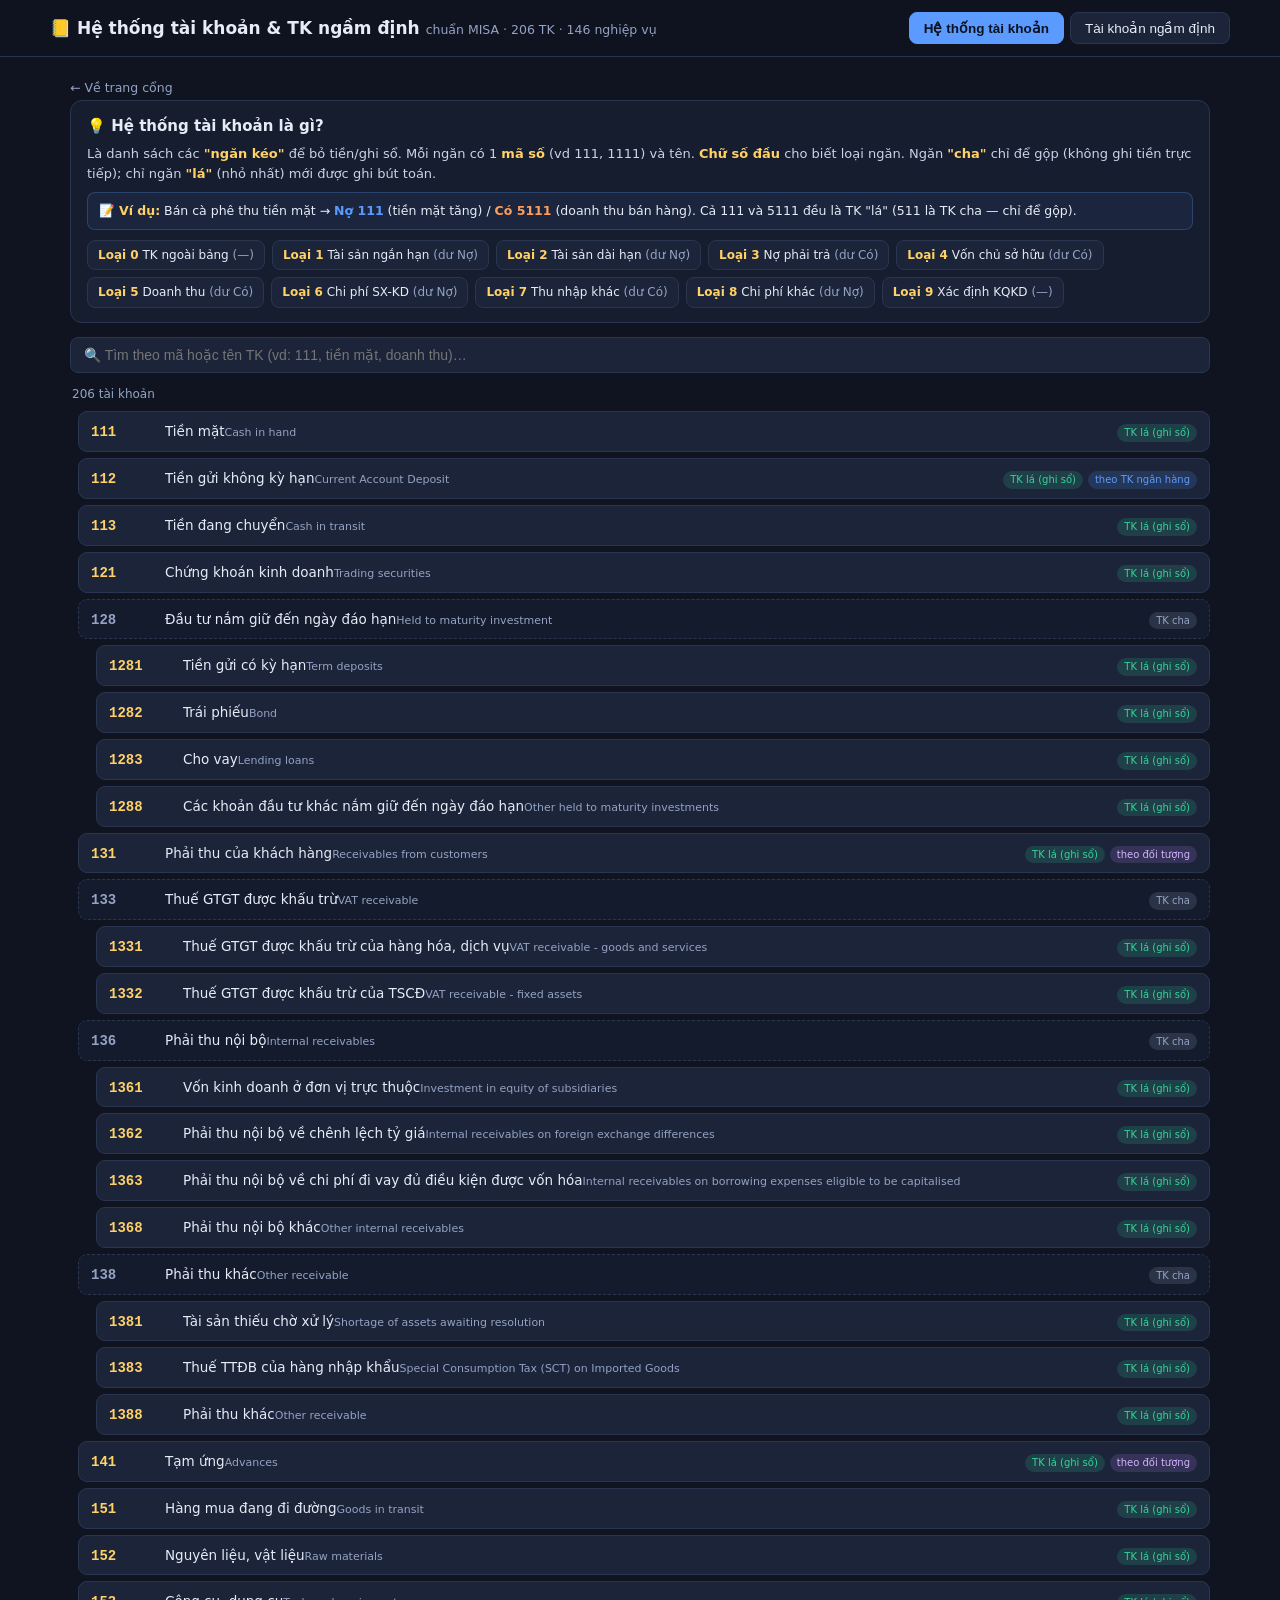
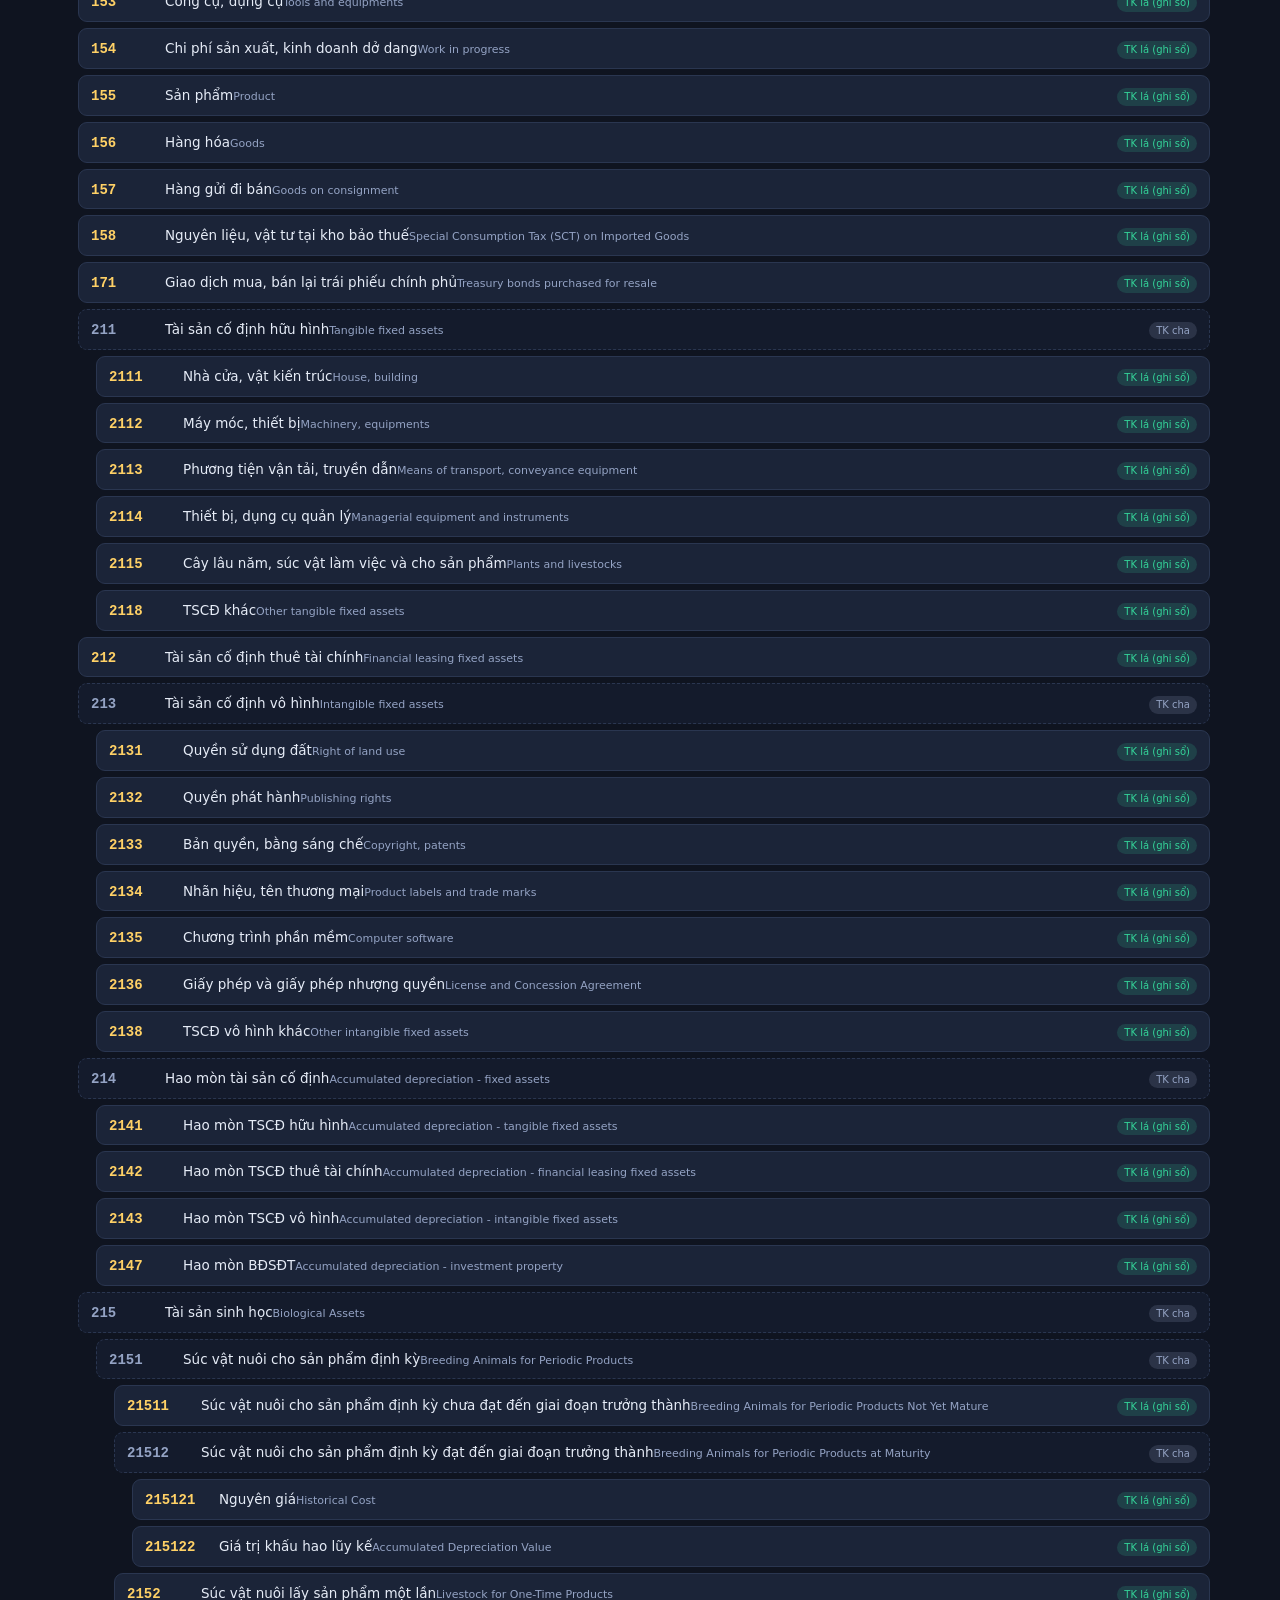
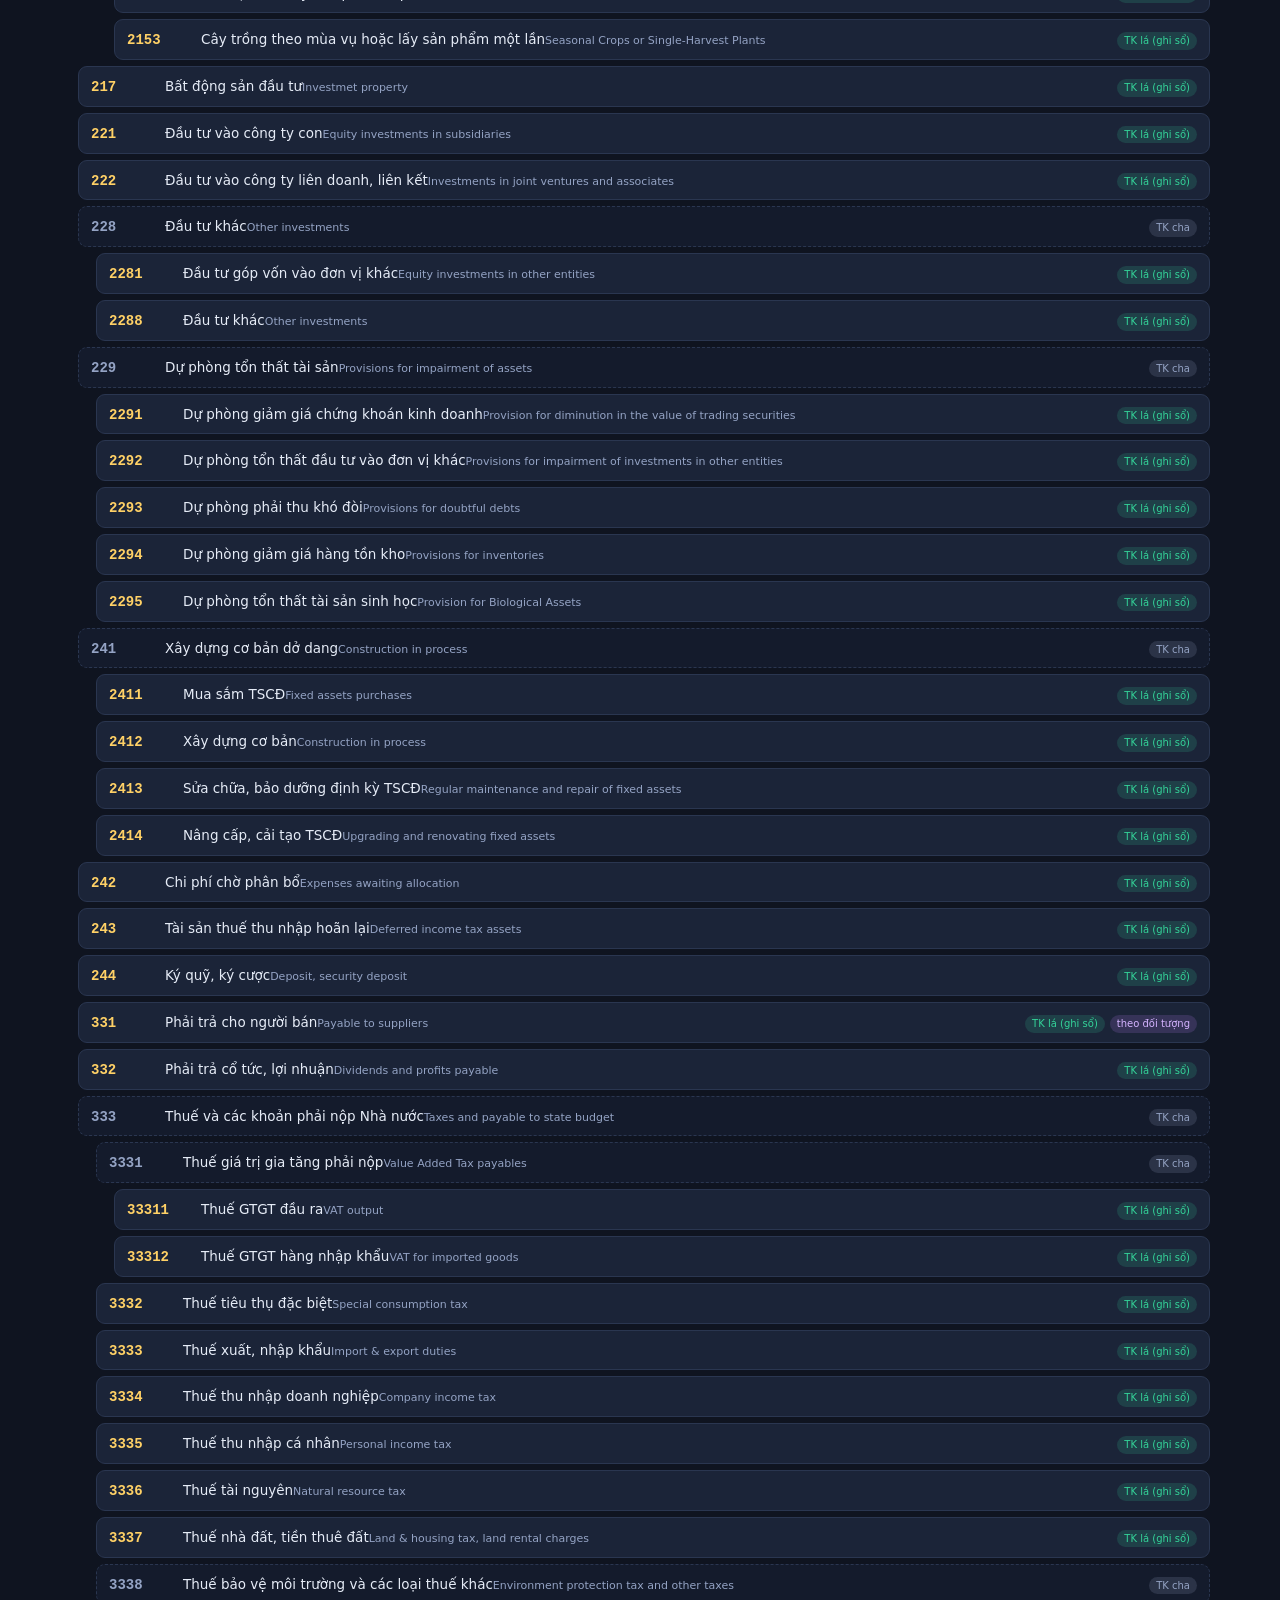
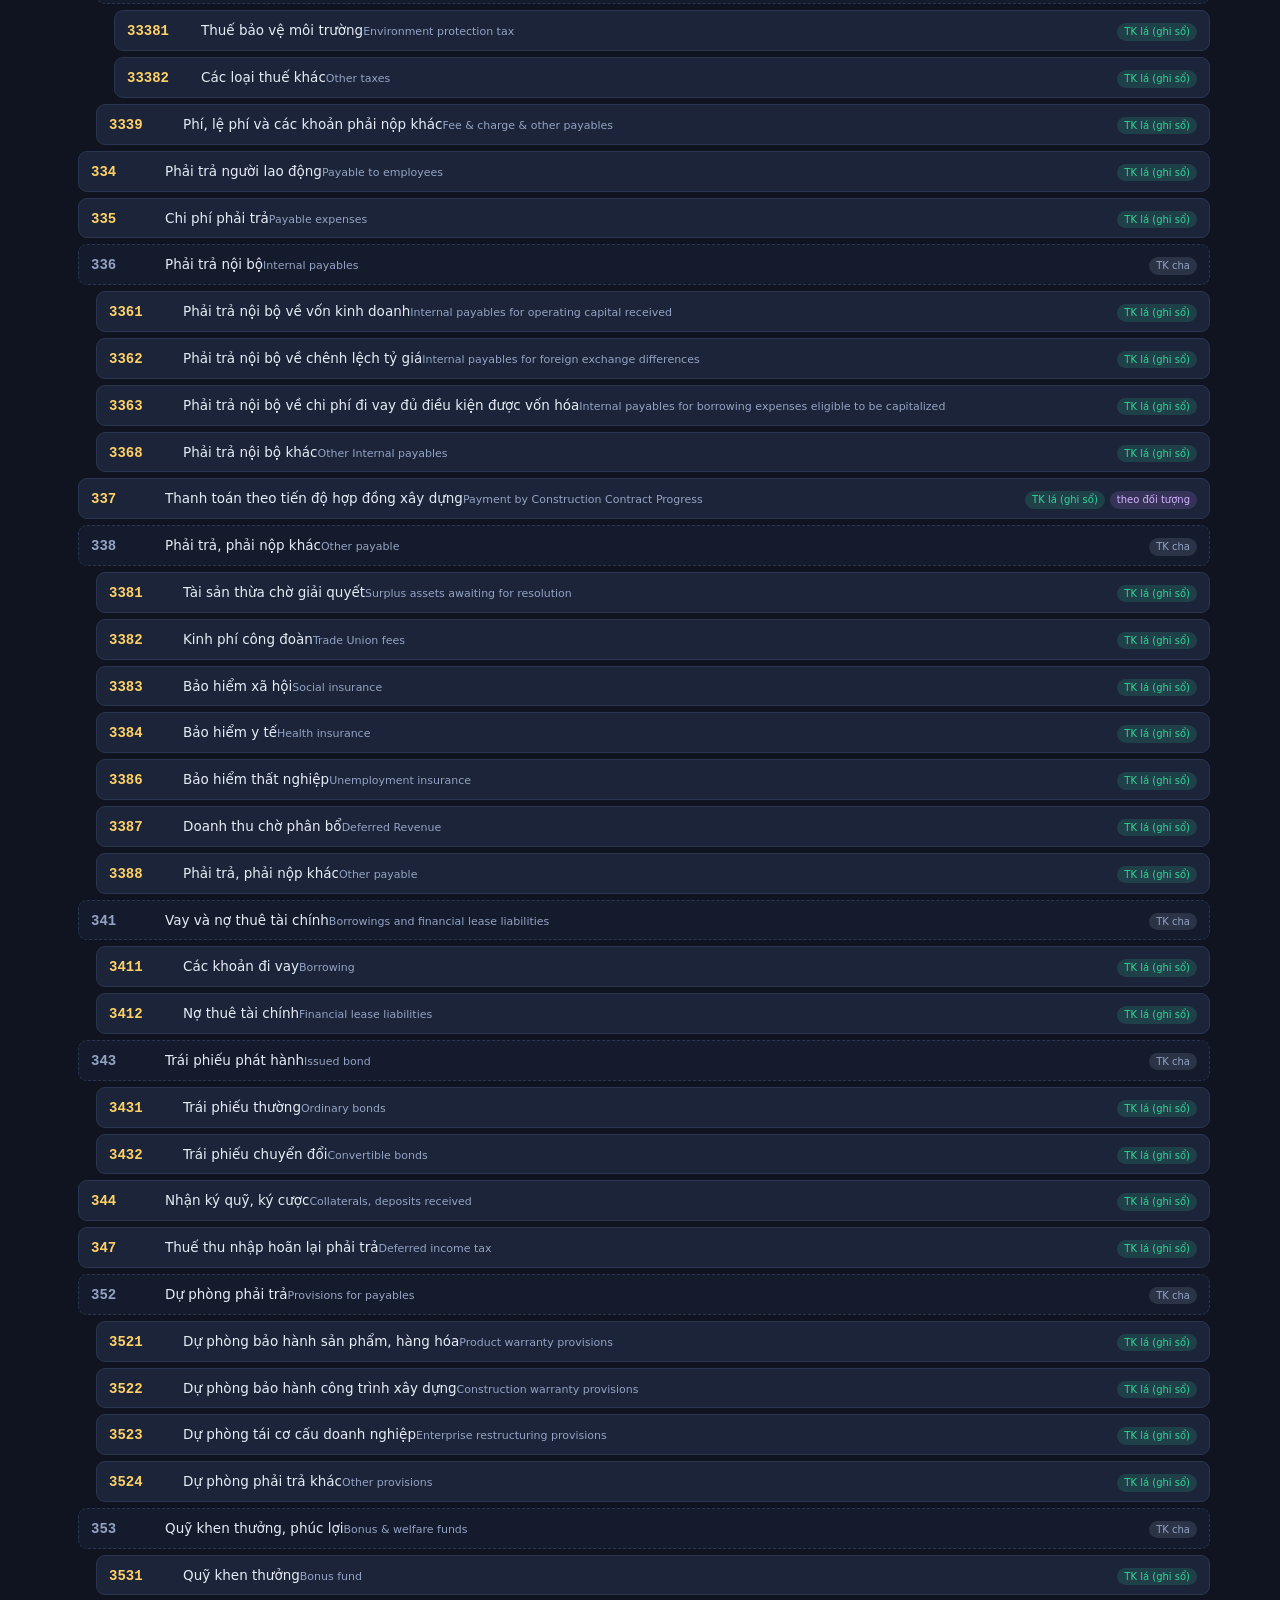
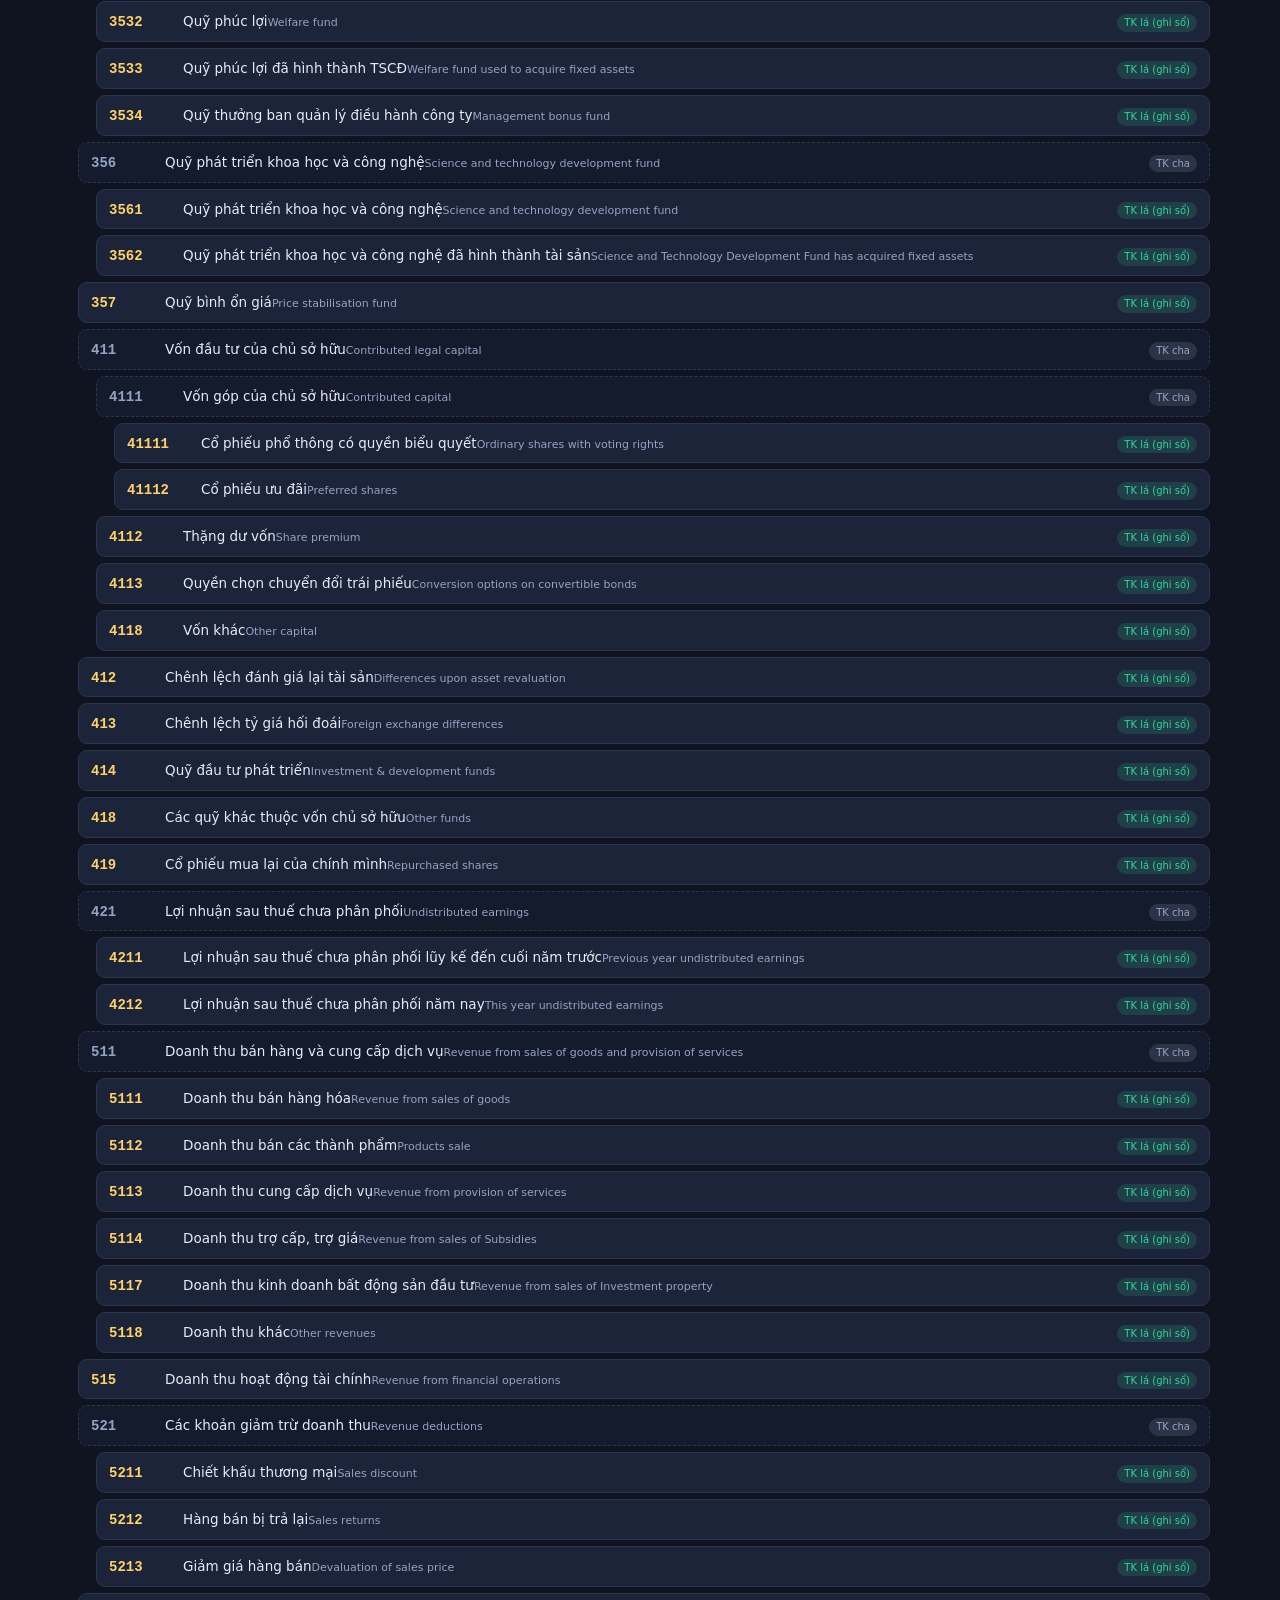
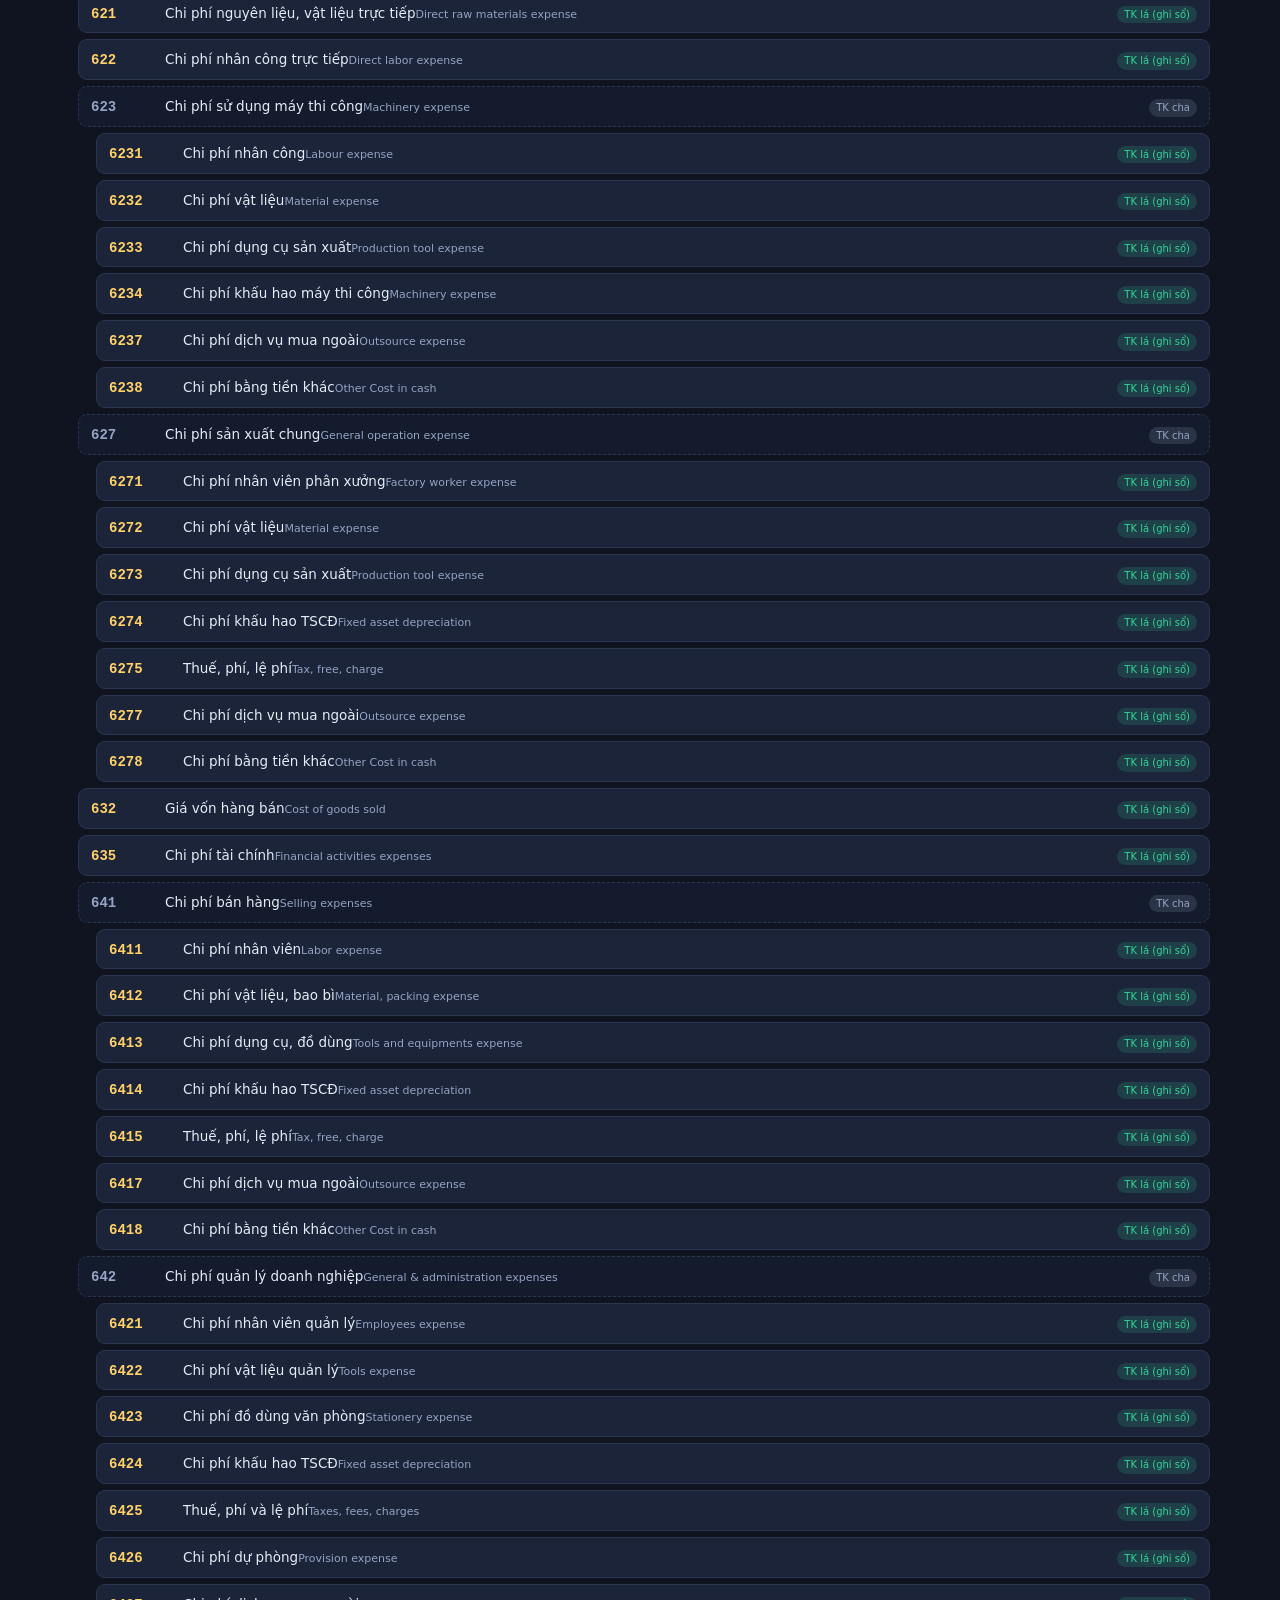
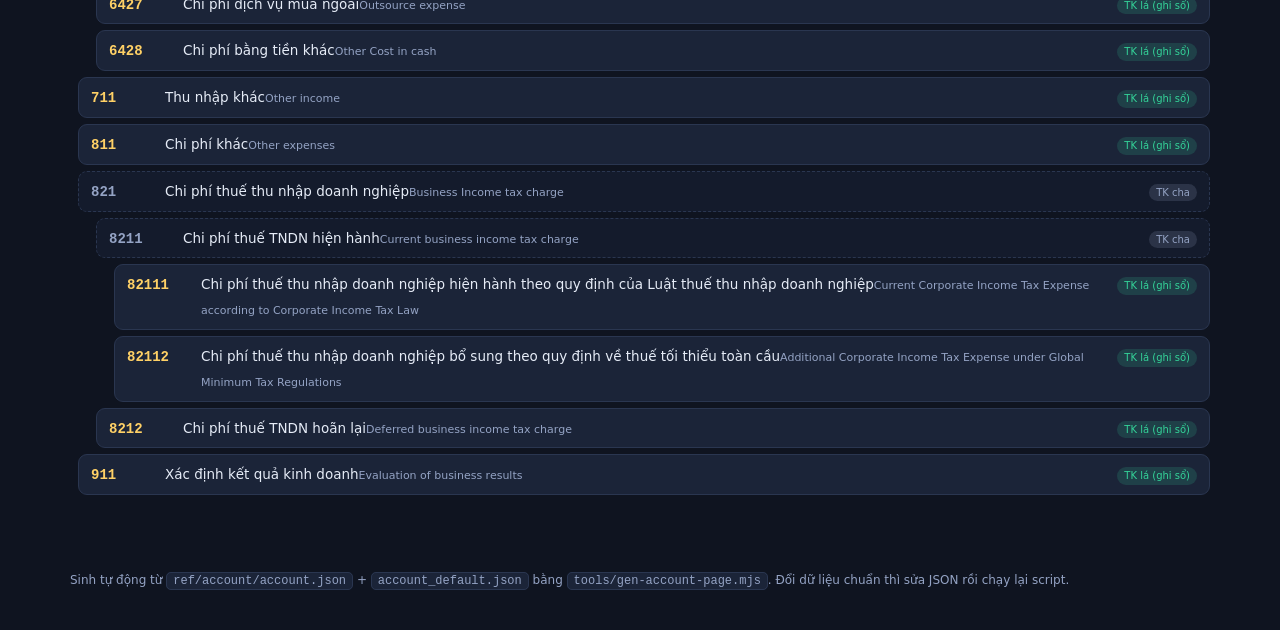
==== commit 814216dc: "publish: cập nhật trang học từ web/ (2026-06-30 15:40)" ====
--- a/account-guide.html
+++ b/account-guide.html
@@ -97,7 +97,7 @@
       <b>Chữ số đầu</b> cho biết loại ngăn. Ngăn <b>"cha"</b> chỉ để gộp (không ghi tiền trực tiếp);
       chỉ ngăn <b>"lá"</b> (nhỏ nhất) mới được ghi bút toán.</p>
       <div class="ex">📝 <b>Ví dụ:</b> Bán cà phê thu tiền mặt → <b style="color:var(--no)">Nợ 111</b> (tiền mặt tăng)
-        / <b style="color:var(--co)">Có 511</b> (doanh thu bán hàng). Cả 111 và 511 đều là TK "lá".</div>
+        / <b style="color:var(--co)">Có 5111</b> (doanh thu bán hàng). Cả 111 và 5111 đều là TK "lá" (511 là TK cha — chỉ để gộp).</div>
       <div class="legend" id="classLegend"></div>
     </div>
     <div class="searchbar"><input id="qChart" type="search" placeholder="🔍 Tìm theo mã hoặc tên TK (vd: 111, tiền mặt, doanh thu)…"></div>
